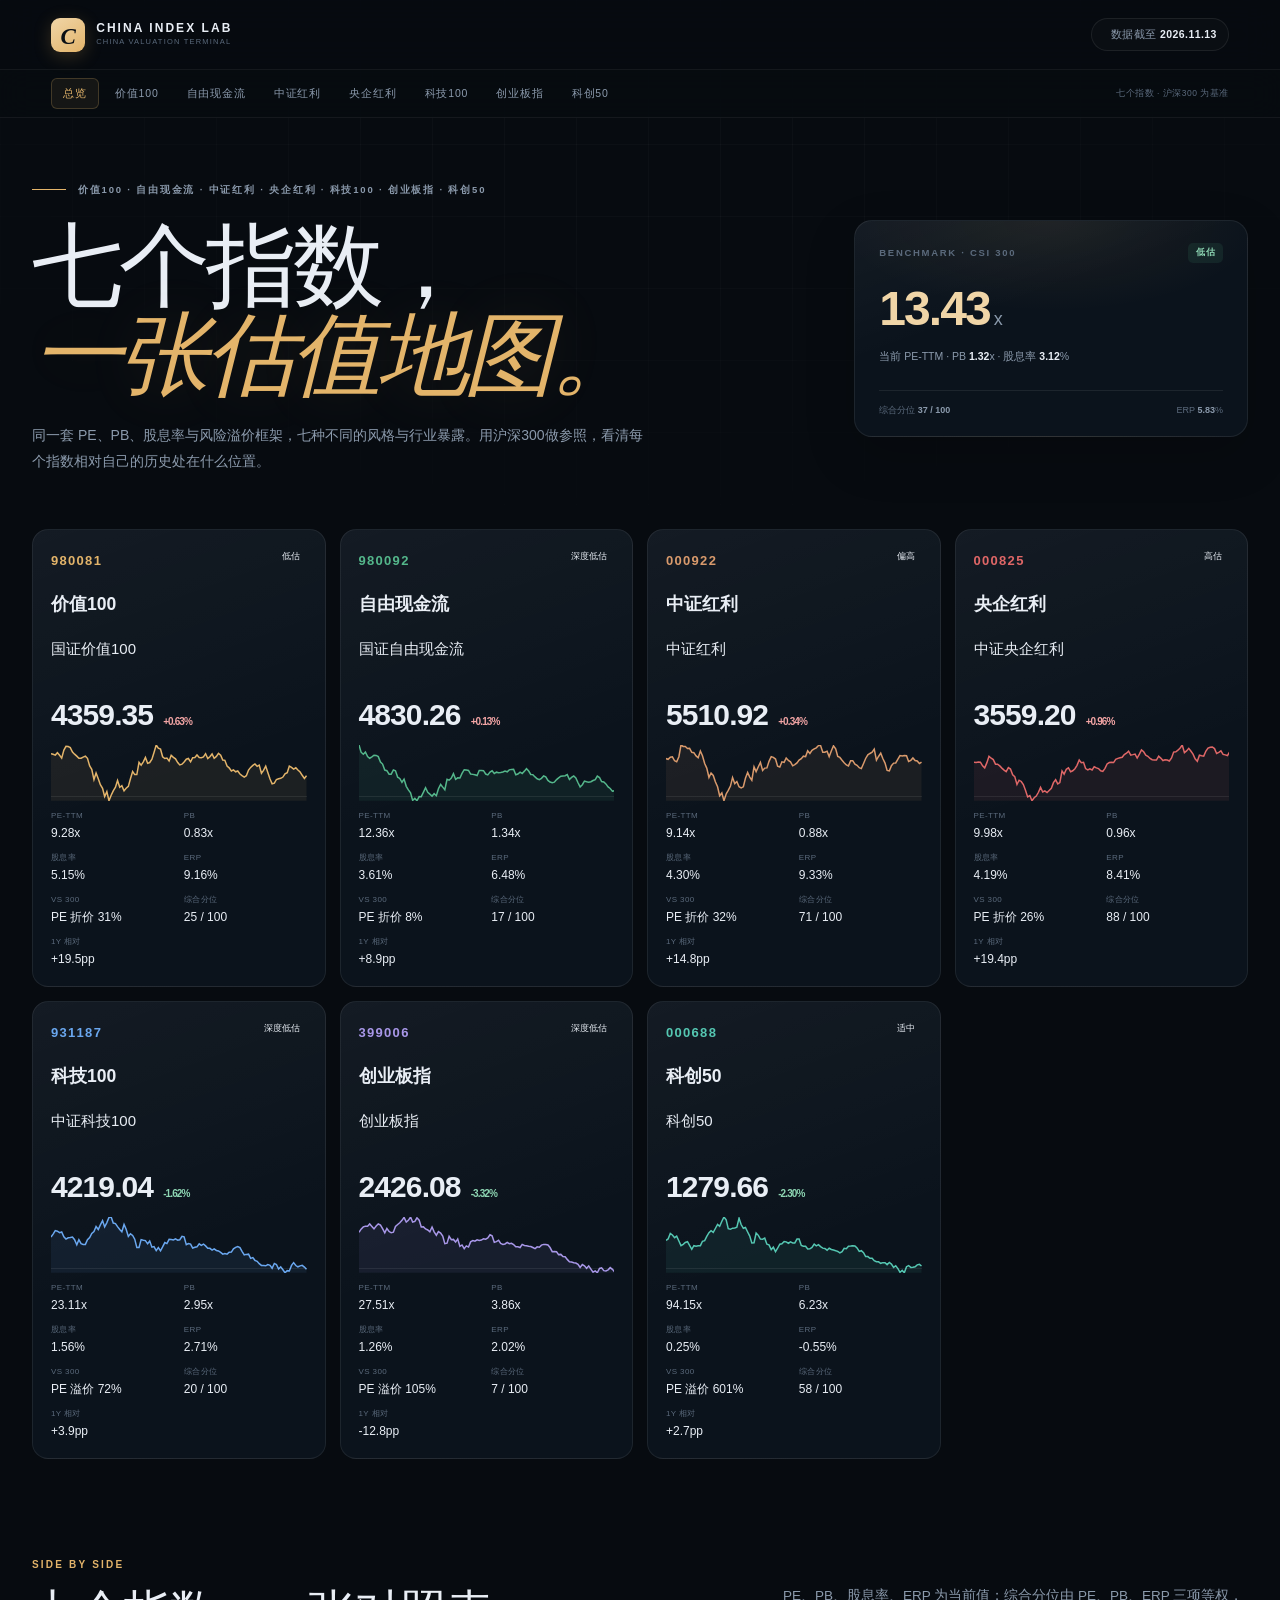
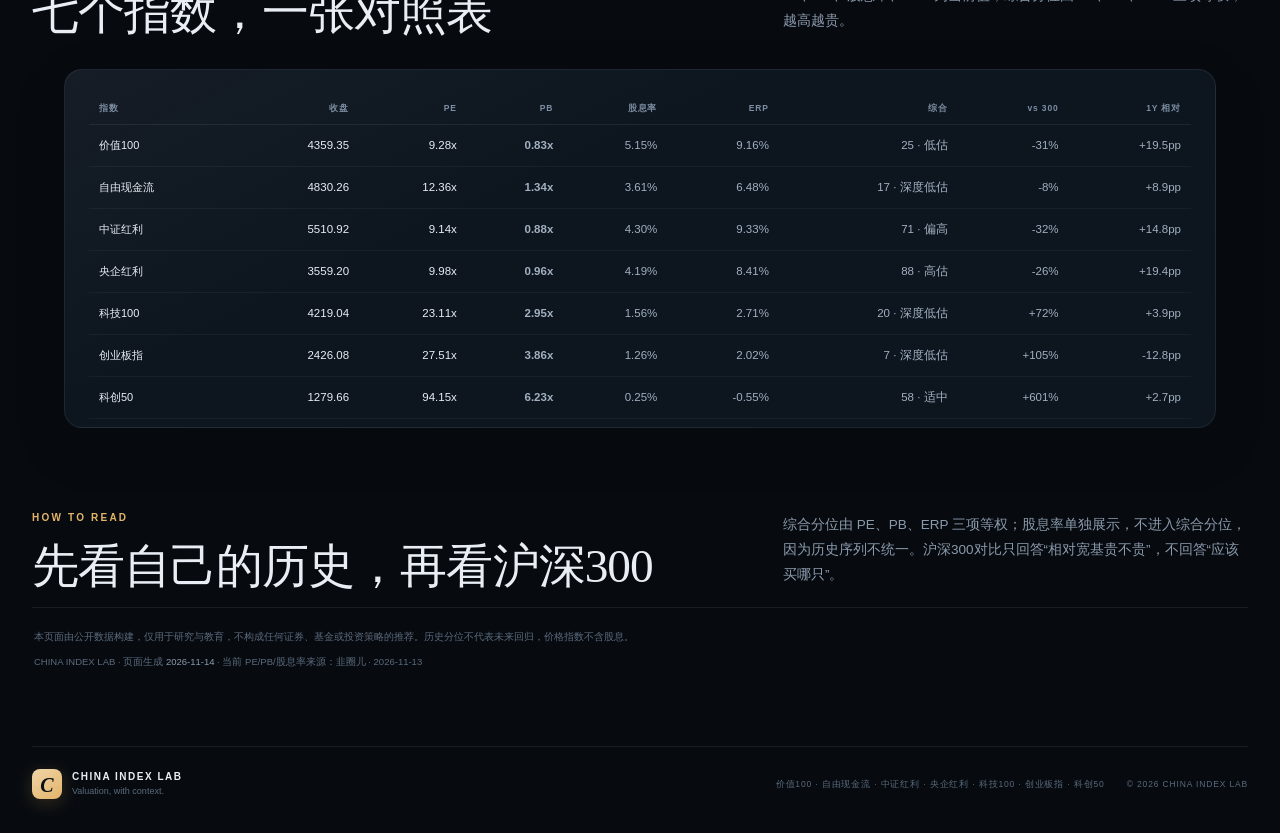
==== site/index.html @ ef5c6a99 "initial upload" ====
<!doctype html>
<html lang="zh-CN">
<head>
  <meta charset="utf-8">
  <meta name="viewport" content="width=device-width, initial-scale=1">
  <meta name="description" content="中国七个风格指数的估值总览：PE、PB、股息率、ERP、历史分位，与沪深300对照。">
  <meta name="theme-color" content="#0b1119">
  <title>七个指数，一张估值地图 · CHINA INDEX LAB</title>
  <link rel="icon" href="favicon.svg" type="image/svg+xml">
  <link rel="stylesheet" href="styles.css">
</head>
<body data-theme="value">
  <div class="page-grid" aria-hidden="true"></div>
  <header class="topbar">
    <a class="brand" href="index.html"><span class="brand-mark">C</span><span class="brand-text"><b>CHINA INDEX LAB</b><small>CHINA VALUATION TERMINAL</small></span></a>
    <div class="status-pill"><span class="dot"></span><span>数据截至 <b id="hubAsOf">—</b></span></div>
  </header>
  <nav class="etf-nav" aria-label="指数切换">
    <a href="index.html" class="is-active">总览</a>
    <a href="value100.html">价值100</a>
    <a href="fcf.html">自由现金流</a>
    <a href="dividend.html">中证红利</a>
    <a href="soe-dividend.html">央企红利</a>
    <a href="tech100.html">科技100</a>
    <a href="chinext.html">创业板指</a>
    <a href="star.html">科创50</a>
    <span class="etf-nav-note">七个指数 · 沪深300 为基准</span>
  </nav>

  <main>
    <section class="hero hub-hero">
      <div class="hero-grid">
        <div>
          <div class="eyebrow"><span class="eyebrow-line"></span>价值100 · 自由现金流 · 中证红利 · 央企红利 · 科技100 · 创业板指 · 科创50</div>
          <h1>七个指数，<br><em>一张估值地图。</em></h1>
          <p class="hero-lede">同一套 PE、PB、股息率与风险溢价框架，七种不同的风格与行业暴露。用沪深300做参照，看清每个指数相对自己的历史处在什么位置。</p>
        </div>
        <div class="card gauge-card hub-bench">
          <div class="gauge-head"><span class="micro">BENCHMARK · CSI 300</span><span class="regime" id="hubBenchRegime">—</span></div>
          <div class="hub-bench-value"><b id="hubBenchPe">—</b><span>x</span></div>
          <p>当前 PE-TTM · PB <b id="hubBenchPb">—</b>x · 股息率 <b id="hubBenchDy">—</b>%</p>
          <div class="hub-bench-foot"><span>综合分位 <b id="hubBenchComp">—</b></span><span>ERP <b id="hubBenchErp">—</b>%</span></div>
        </div>
      </div>
    </section>

    <section class="hub-grid" id="hubGrid" aria-label="七个指数当前快照"></section>

    <section class="section">
      <div class="section-head reveal">
        <div><span class="kicker">SIDE BY SIDE</span><h2>七个指数，一张对照表</h2></div>
        <p>PE、PB、股息率、ERP 为当前值；综合分位由 PE、PB、ERP 三项等权，越高越贵。</p>
      </div>
      <div class="card hub-table reveal">
        <div class="table-wrap">
          <table class="spy-table">
            <thead><tr><th>指数</th><th>收盘</th><th>PE</th><th>PB</th><th>股息率</th><th>ERP</th><th>综合</th><th>vs 300</th><th>1Y 相对</th></tr></thead>
            <tbody id="hubTableBody"></tbody>
          </table>
        </div>
      </div>
    </section>

    <section class="section">
      <div class="section-head reveal">
        <div><span class="kicker">HOW TO READ</span><h2>先看自己的历史，再看沪深300</h2></div>
        <p>综合分位由 PE、PB、ERP 三项等权；股息率单独展示，不进入综合分位，因为历史序列不统一。沪深300对比只回答“相对宽基贵不贵”，不回答“应该买哪只”。</p>
      </div>
      <div class="disclaimer">
        <p>本页面由公开数据构建，仅用于研究与教育，不构成任何证券、基金或投资策略的推荐。历史分位不代表未来回归，价格指数不含股息。</p>
        <p>CHINA INDEX LAB · 页面生成 <b id="hubGenerated">—</b> · 当前 PE/PB/股息率来源：韭圈儿 · 2026-11-13</p>
      </div>
    </section>
  </main>

  <footer class="site-footer">
    <div class="footer-left"><span class="brand-mark small">C</span><span><b>CHINA INDEX LAB</b><small>Valuation, with context.</small></span></div>
    <div class="footer-right"><span>价值100 · 自由现金流 · 中证红利 · 央企红利 · 科技100 · 创业板指 · 科创50</span><span>© 2026 CHINA INDEX LAB</span></div>
  </footer>

  <script src="data/hub.js"></script>
  <script src="hub.js"></script>
</body>
</html>
---- site/styles.css ----
/* =========================================================
   FCF LAB · VFLO Valuation Terminal
   ========================================================= */
:root {
  --bg: #070b10;
  --bg-2: #0a1119;
  --panel: #0d151f;
  --panel-2: #111b27;
  --line: rgba(255, 255, 255, .075);
  --line-strong: rgba(255, 255, 255, .14);
  --text: #e9eef5;
  --muted: #8b9aac;
  --dim: #5b6a7c;
  --gold: #e3b46a;
  --gold-soft: #f0d5a7;
  --teal: #55c7b2;
  --green: #54b78b;
  --red: #e06767;
  --orange: #dd9159;
  --blue: #6aa7ef;
  --violet: #a897e8;
  --display: "Iowan Old Style", "Palatino Linotype", "Songti SC", "STSong", Georgia, serif;
  --sans: "Aptos", "Segoe UI", "PingFang SC", "Microsoft YaHei", sans-serif;
  --num: "Bahnschrift", "DIN Alternate", "Aptos Display", "Segoe UI", sans-serif;
  --max: 1320px;
}

* { box-sizing: border-box; }

html { scroll-behavior: smooth; }

body {
  margin: 0;
  background: var(--bg);
  color: var(--text);
  font-family: var(--sans);
  font-size: 15px;
  line-height: 1.65;
  -webkit-font-smoothing: antialiased;
  overflow-x: hidden;
}

::selection { background: rgba(227, 180, 106, .25); color: #fff; }

a { color: inherit; text-decoration: none; }
button { font: inherit; color: inherit; }

.page-grid {
  position: fixed;
  inset: 0;
  z-index: 0;
  pointer-events: none;
  background-image:
    linear-gradient(rgba(255, 255, 255, .022) 1px, transparent 1px),
    linear-gradient(90deg, rgba(255, 255, 255, .022) 1px, transparent 1px);
  background-size: 72px 72px;
  mask-image: radial-gradient(ellipse 90% 70% at 50% 10%, #000 20%, transparent 80%);
  -webkit-mask-image: radial-gradient(ellipse 90% 70% at 50% 10%, #000 20%, transparent 80%);
}

.ambient {
  position: fixed;
  z-index: 0;
  width: 60vw;
  height: 60vw;
  border-radius: 50%;
  filter: blur(100px);
  pointer-events: none;
  opacity: .5;
}
.ambient-a { top: -28vw; right: -18vw; background: radial-gradient(circle, rgba(201, 150, 76, .13), transparent 65%); }
.ambient-b { top: 38vh; left: -28vw; background: radial-gradient(circle, rgba(58, 130, 135, .11), transparent 65%); }

/* ---------------- themes ---------------- */
body[data-theme="vflo"] { --gold: #e3b46a; --gold-soft: #f0d5a7; }
body[data-theme="iflo"] { --gold: #7fb0df; --gold-soft: #c2dcf2; }
body[data-theme="cowz"] { --gold: #a7c88c; --gold-soft: #dceacb; }
body[data-theme="schd"] { --gold: #d99a6c; --gold-soft: #f0cfb3; }
body[data-theme="qqq"] { --gold: #a897e8; --gold-soft: #d8d0f5; }
body[data-theme="soxx"] { --gold: #e08a6a; --gold-soft: #f3c9b7; }

/* ---------------- ETF page switcher ---------------- */
.etf-nav {
  position: sticky;
  top: 70px;
  z-index: 45;
  display: flex;
  align-items: center;
  gap: 4px;
  height: 48px;
  padding: 0 clamp(20px, 4vw, 52px);
  overflow-x: auto;
  background: rgba(7, 11, 16, .82);
  border-bottom: 1px solid rgba(255, 255, 255, .06);
  backdrop-filter: blur(16px);
}
.etf-nav a {
  flex: 0 0 auto;
  padding: 6px 11px;
  border: 1px solid transparent;
  border-radius: 6px;
  color: var(--muted);
  font-family: var(--num);
  font-size: 10.5px;
  letter-spacing: .08em;
  transition: color .2s, border-color .2s, background .2s;
}
.etf-nav a:hover { color: var(--text); }
.etf-nav a.is-active { color: var(--gold); border-color: rgba(227, 180, 106, .22); background: rgba(227, 180, 106, .07); }
.etf-nav-note { margin-left: auto; color: var(--dim); font-size: 8.5px; letter-spacing: .06em; white-space: nowrap; }

/* ---------------- hub ---------------- */
.hub-hero {
  width: min(var(--max), calc(100% - 64px));
  margin: 0 auto;
  padding: 68px 0 36px;
  display: grid;
  grid-template-columns: minmax(0, 1.3fr) minmax(300px, .7fr);
  gap: 48px;
  align-items: end;
}
.hub-hero h1 {
  margin: 18px 0 18px;
  font-family: var(--display);
  font-size: clamp(52px, 6.5vw, 92px);
  line-height: .98;
  font-weight: 500;
  letter-spacing: -.045em;
}
.hub-hero h1 em { color: var(--gold); font-style: italic; }
.hub-hero p { max-width: 620px; margin: 0; color: var(--muted); font-size: 14px; line-height: 1.9; }
.hub-spy {
  padding: 20px 22px;
  border: 1px solid var(--line);
  border-radius: 14px;
  background: linear-gradient(155deg, rgba(255, 255, 255, .035), transparent 55%), #0b131c;
}
.hub-spy .micro { margin-bottom: 7px; }
.hub-spy b { display: block; font-family: var(--num); font-size: 34px; font-weight: 600; letter-spacing: -.03em; }
.hub-spy p { margin: 5px 0 0; font-size: 10px; line-height: 1.7; }
.hub-spy .mini-row { display: flex; gap: 16px; margin-top: 12px; padding-top: 11px; border-top: 1px solid var(--line); }
.hub-spy .mini-row span { color: var(--dim); font-size: 8px; }
.hub-spy .mini-row b { display: inline; font-size: 12px; color: var(--text); margin-left: 4px; }
.hub-grid { width: min(var(--max), calc(100% - 64px)); margin: 0 auto; display: grid; grid-template-columns: repeat(3, 1fr); gap: 14px; }
.hub-card {
  position: relative;
  display: flex;
  flex-direction: column;
  min-height: 300px;
  padding: 18px 18px 16px;
  overflow: hidden;
  border: 1px solid var(--line);
  border-radius: 16px;
  background: linear-gradient(160deg, rgba(255, 255, 255, .035), transparent 55%), #0b131c;
  transition: transform .25s, border-color .25s;
}
.hub-card:hover { transform: translateY(-3px); border-color: var(--accent, var(--gold)); }
.hub-card .hub-top { display: flex; align-items: flex-start; justify-content: space-between; gap: 10px; }
.hub-ticker { color: var(--accent, var(--gold)); font-family: var(--num); font-size: 13px; font-weight: 700; letter-spacing: .1em; }
.hub-name { margin-top: 5px; color: var(--dim); font-size: 9px; line-height: 1.4; min-height: 26px; }
.hub-price { margin-top: 14px; font-family: var(--num); font-size: 30px; font-weight: 600; letter-spacing: -.03em; }
.hub-price em { margin-left: 7px; font-size: 10px; font-style: normal; }
.hub-price em.up { color: #8ed7b4; }
.hub-price em.down { color: #eaa0a0; }
.hub-spark { width: 100%; height: 48px; margin: 5px 0 3px; }
.hub-spark polyline { fill: none; stroke: var(--accent, var(--gold)); stroke-width: 1.5; vector-effect: non-scaling-stroke; }
.hub-spark path { fill: var(--accent, var(--gold)); opacity: .09; }
.hub-stats { display: grid; grid-template-columns: 1fr 1fr; gap: 7px 10px; margin-top: auto; padding-top: 12px; border-top: 1px solid var(--line); }
.hub-stat span { display: block; color: var(--dim); font-size: 8px; letter-spacing: .05em; }
.hub-stat b { display: block; margin-top: 2px; font-family: var(--num); font-size: 12px; font-weight: 500; }
.hub-regime { display: inline-flex; align-items: center; align-self: flex-start; height: 18px; padding: 0 7px; border-radius: 4px; font-size: 9px; line-height: 1; white-space: nowrap; }
.hub-regime.red { color: #ffb1b1; background: rgba(224, 103, 103, .16); }
.hub-regime.amber { color: #ffd09b; background: rgba(221, 145, 89, .16); }
.hub-regime.neutral { color: #e2e8f0; background: rgba(255, 255, 255, .08); }
.hub-regime.green { color: #9ce6c3; background: rgba(84, 183, 139, .16); }
.hub-table { width: min(var(--max), calc(100% - 64px)); margin: 18px auto 0; }
.hub-table-card { padding: 20px 24px 8px; }
.hub-table-head { display: flex; justify-content: space-between; align-items: flex-end; gap: 20px; margin-bottom: 10px; }
.hub-table-head h3 { margin: 5px 0 0; font-size: 17px; }
.hub-table-head p { margin: 0; color: var(--dim); font-size: 9px; text-align: right; }
.hub-table a { color: var(--text); font-family: var(--num); font-size: 11px; }
.hub-table a:hover { color: var(--gold); }

/* ---------------- top bar ---------------- */
.topbar {
  position: sticky;
  top: 0;
  z-index: 50;
  display: flex;
  align-items: center;
  gap: 28px;
  height: 70px;
  padding: 0 clamp(20px, 4vw, 52px);
  background: rgba(7, 11, 16, .78);
  border-bottom: 1px solid rgba(255, 255, 255, .055);
  backdrop-filter: blur(18px) saturate(140%);
}
.brand { display: flex; align-items: center; gap: 11px; flex: 0 0 auto; }
.brand-mark {
  display: grid;
  place-items: center;
  width: 34px;
  height: 34px;
  border-radius: 9px;
  color: #0a0f15;
  font-family: var(--display);
  font-size: 23px;
  font-style: italic;
  font-weight: 700;
  background: linear-gradient(145deg, var(--gold-soft), var(--gold));
  box-shadow: 0 4px 18px rgba(201, 150, 76, .24);
}
.brand-mark.small { width: 30px; height: 30px; font-size: 20px; border-radius: 8px; }
.brand-copy { display: flex; flex-direction: column; line-height: 1.15; }
.brand-copy b { font-size: 12px; letter-spacing: .18em; font-weight: 700; }
.brand-copy small { font-size: 8.5px; letter-spacing: .14em; color: var(--dim); margin-top: 3px; }

.nav { display: flex; align-items: center; gap: 4px; margin-left: auto; }
.nav a {
  position: relative;
  padding: 8px 11px;
  color: var(--muted);
  font-size: 12.5px;
  letter-spacing: .03em;
  transition: color .2s ease;
}
.nav a::after {
  content: "";
  position: absolute;
  left: 11px;
  right: 11px;
  bottom: 3px;
  height: 1px;
  background: var(--gold);
  transform: scaleX(0);
  transform-origin: left;
  transition: transform .25s ease;
}
.nav a:hover, .nav a.is-active { color: var(--text); }
.nav a:hover::after, .nav a.is-active::after { transform: scaleX(1); }

.status-pill {
  display: flex;
  align-items: center;
  gap: 8px;
  flex: 0 0 auto;
  margin-left: auto;
  padding: 7px 11px;
  border: 1px solid var(--line);
  border-radius: 999px;
  color: var(--muted);
  font-size: 10.5px;
  letter-spacing: .04em;
  background: rgba(255, 255, 255, .02);
}
.status-pill b { color: var(--text); font-weight: 600; }
.pulse {
  width: 6px;
  height: 6px;
  border-radius: 50%;
  background: var(--teal);
  box-shadow: 0 0 0 0 rgba(85, 199, 178, .55);
  animation: pulse 2.4s infinite;
}
@keyframes pulse {
  0% { box-shadow: 0 0 0 0 rgba(85, 199, 178, .45); }
  70% { box-shadow: 0 0 0 7px rgba(85, 199, 178, 0); }
  100% { box-shadow: 0 0 0 0 rgba(85, 199, 178, 0); }
}

/* ---------------- shared ---------------- */
main { position: relative; z-index: 1; }
.section {
  width: min(var(--max), calc(100% - 64px));
  margin: 0 auto;
  padding: 82px 0 0;
}
.card {
  background:
    linear-gradient(155deg, rgba(255, 255, 255, .035), transparent 38%),
    var(--panel);
  border: 1px solid var(--line);
  border-radius: 18px;
  box-shadow: 0 18px 50px rgba(0, 0, 0, .18);
}
.micro {
  display: block;
  color: var(--dim);
  font-size: 9.5px;
  font-weight: 700;
  letter-spacing: .18em;
  text-transform: uppercase;
}
.kicker {
  display: block;
  margin-bottom: 13px;
  color: var(--gold);
  font-size: 10px;
  font-weight: 700;
  letter-spacing: .22em;
}
.section-head {
  display: flex;
  align-items: flex-end;
  justify-content: space-between;
  gap: 48px;
  margin-bottom: 30px;
}
.section-head h2 {
  margin: 0;
  font-family: var(--display);
  font-size: clamp(33px, 3.7vw, 48px);
  font-weight: 500;
  line-height: 1.12;
  letter-spacing: -.02em;
}
.section-head p {
  max-width: 465px;
  margin: 0 0 5px;
  color: var(--muted);
  font-size: 13.5px;
  line-height: 1.85;
}
.micro + h3 { margin: 6px 0 0; font-size: 17px; font-weight: 600; letter-spacing: -.01em; }
.card-head { display: flex; align-items: flex-start; justify-content: space-between; gap: 18px; }

.reveal { opacity: 1; transform: translateY(16px); transition: transform .7s cubic-bezier(.2, .7, .2, 1); }
.reveal.in { transform: none; }

.badge {
  display: inline-flex;
  align-items: center;
  padding: 5px 9px;
  border-radius: 6px;
  border: 1px solid var(--line);
  color: var(--muted);
  background: rgba(255, 255, 255, .03);
  font-size: 10px;
  font-weight: 700;
  letter-spacing: .06em;
  white-space: nowrap;
}
.badge-red { color: #f3a5a5; border-color: rgba(224, 103, 103, .25); background: rgba(224, 103, 103, .1); }
.badge-amber { color: #f1c892; border-color: rgba(221, 145, 89, .26); background: rgba(221, 145, 89, .1); }
.badge-teal { color: #8de0cf; border-color: rgba(85, 199, 178, .24); background: rgba(85, 199, 178, .1); }
.badge-green { color: #8ed7b4; border-color: rgba(84, 183, 139, .24); background: rgba(84, 183, 139, .1); }
.badge-blue { color: #a7c9f4; border-color: rgba(106, 167, 239, .25); background: rgba(106, 167, 239, .1); }

/* ---------------- hero ---------------- */
.hero {
  width: min(var(--max), calc(100% - 64px));
  margin: 0 auto;
  min-height: 660px;
  padding: 74px 0 64px;
  display: grid;
  grid-template-columns: minmax(0, 1.32fr) minmax(320px, .68fr);
  align-items: center;
  gap: 64px;
}
.eyebrow {
  display: flex;
  align-items: center;
  gap: 12px;
  color: var(--muted);
  font-size: 9.5px;
  letter-spacing: .19em;
  font-weight: 600;
}
.eyebrow-line { width: 34px; height: 1px; background: var(--gold); display: inline-block; }
.hero h1 {
  margin: 24px 0 22px;
  font-family: var(--display);
  font-size: clamp(58px, 7.1vw, 104px);
  font-weight: 500;
  line-height: .98;
  letter-spacing: -.045em;
}
.hero h1 em {
  color: var(--gold);
  font-style: italic;
  letter-spacing: -.05em;
  text-shadow: 0 0 60px rgba(227, 180, 106, .12);
}
.lede {
  max-width: 620px;
  margin: 0;
  color: var(--muted);
  font-size: 14.5px;
  line-height: 1.95;
}
.hero-price-row {
  display: flex;
  align-items: flex-end;
  gap: 32px;
  flex-wrap: wrap;
  margin-top: 38px;
}
.hero-price { display: flex; align-items: baseline; gap: 7px; }
.hero-price .cur { color: var(--dim); font-size: 24px; font-family: var(--num); }
.hero-price b { font-family: var(--num); font-size: 46px; font-weight: 600; line-height: 1; letter-spacing: -.02em; }
.chg { margin-left: 8px; font-family: var(--num); font-size: 13px; font-weight: 600; padding: 4px 7px; border-radius: 5px; }
.chg.up { color: #8ed7b4; background: rgba(84, 183, 139, .1); }
.chg.down { color: #f3a5a5; background: rgba(224, 103, 103, .1); }
.hero-facts { display: flex; gap: 20px; flex-wrap: wrap; padding-bottom: 5px; color: var(--dim); font-size: 10.5px; letter-spacing: .04em; }
.hero-facts b { color: var(--muted); font-weight: 600; }

.range-block { max-width: 520px; margin-top: 34px; }
.range-label { display: flex; justify-content: space-between; align-items: baseline; margin-bottom: 9px; color: var(--dim); font-size: 9.5px; letter-spacing: .14em; }
.range-label b { color: var(--muted); font-family: var(--num); font-size: 11px; font-weight: 500; letter-spacing: .02em; }
.range-track { position: relative; height: 3px; border-radius: 99px; background: rgba(255, 255, 255, .09); }
.range-fill { position: absolute; left: 0; top: 0; bottom: 0; width: 0; border-radius: inherit; background: linear-gradient(90deg, rgba(84, 183, 139, .55), var(--gold)); }
.range-dot { position: absolute; top: 50%; left: 0; width: 9px; height: 9px; border-radius: 50%; background: #f4f7fb; border: 2px solid var(--bg); box-shadow: 0 0 0 1px rgba(255, 255, 255, .35); transform: translate(-50%, -50%); }

.hero-gauge {
  position: relative;
  padding: 24px 26px 21px;
  overflow: hidden;
  background:
    radial-gradient(ellipse 90% 70% at 50% 0%, rgba(227, 180, 106, .09), transparent 60%),
    linear-gradient(160deg, rgba(255, 255, 255, .04), transparent 40%),
    #0b131c;
}
.hero-gauge::before {
  content: "";
  position: absolute;
  inset: 0;
  background: linear-gradient(90deg, transparent, rgba(255, 255, 255, .025), transparent);
  pointer-events: none;
}
.gauge-top { display: flex; align-items: center; justify-content: space-between; gap: 10px; }
.gauge { width: 100%; height: auto; margin: 9px 0 -4px; overflow: visible; }
.gauge-ticks line { stroke: rgba(255, 255, 255, .14); stroke-width: 1; }
.gauge-end { fill: var(--dim); font-family: var(--sans); font-size: 9px; letter-spacing: .12em; }
.needle { transform-origin: 160px 156px; transform: rotate(-90deg); transition: transform 1.25s cubic-bezier(.16, 1, .3, 1); }
.gauge-reading { display: flex; flex-direction: column; align-items: flex-start; gap: 5px; margin-top: -33px; padding: 0 8px; }
.gauge-score { display: flex; align-items: baseline; gap: 5px; }
.gauge-score b { font-family: var(--num); font-size: 46px; line-height: 1; font-weight: 600; letter-spacing: -.04em; color: var(--gold-soft); }
.gauge-score span { color: var(--dim); font-family: var(--num); font-size: 11px; }
.gauge-reading p { max-width: 100%; margin: 2px 0 0; color: var(--muted); font-size: 10.5px; line-height: 1.65; text-align: left; }
.gauge-scale { display: flex; justify-content: space-between; border-top: 1px solid var(--line); margin-top: 16px; padding-top: 11px; color: var(--dim); font-size: 8.5px; letter-spacing: .06em; }

/* ---------------- ticker strip ---------------- */
.ticker-strip {
  width: min(var(--max), calc(100% - 64px));
  margin: 0 auto;
  display: grid;
  grid-template-columns: repeat(6, 1fr);
  border-top: 1px solid var(--line);
  border-bottom: 1px solid var(--line);
}
.tick { display: flex; flex-direction: column; gap: 4px; padding: 16px 18px 17px; border-right: 1px solid var(--line); }
.tick:last-child { border-right: 0; }
.tick span { color: var(--dim); font-size: 8.5px; font-weight: 700; letter-spacing: .15em; }
.tick b { font-family: var(--num); font-size: 17px; font-weight: 600; line-height: 1.2; letter-spacing: -.01em; }
.tick em { color: var(--muted); font-style: normal; font-size: 9.5px; letter-spacing: .03em; }
.tick .tone-red { color: #eaa0a0; }
.tick .tone-teal { color: #82d7c6; }
.tick .tone-blue { color: #9dc1ee; }
.tick-note b { font-family: var(--sans); font-size: 10.5px; color: var(--muted); letter-spacing: .02em; font-weight: 500; }
.tick-note em { color: var(--dim); }

/* ---------------- overview ---------------- */
.overview-grid { display: grid; grid-template-columns: minmax(0, 1.08fr) minmax(0, .92fr); gap: 18px; }
.compass-card { padding: 24px 26px 20px; }
.compass-legend { display: flex; align-items: center; gap: 8px; color: var(--dim); font-size: 9px; letter-spacing: .1em; }
.compass-legend i { width: 64px; height: 4px; border-radius: 99px; background: linear-gradient(90deg, #2e7d6b, #56b99a, #d0b361, #dc8d54, #d65b5b); }
.compass-list { margin-top: 20px; }
.compass-row {
  display: grid;
  grid-template-columns: 122px minmax(0, 1fr) 61px;
  align-items: center;
  gap: 15px;
  padding: 13px 0;
  border-top: 1px solid rgba(255, 255, 255, .05);
}
.compass-row:first-child { border-top: 0; }
.cr-label { display: flex; align-items: baseline; gap: 8px; }
.cr-label b { font-size: 12px; font-weight: 600; letter-spacing: .01em; }
.cr-label span { color: var(--dim); font-family: var(--num); font-size: 10.5px; }
.cr-track {
  position: relative;
  height: 9px;
  border-radius: 99px;
  background: linear-gradient(90deg, #2c7563 0%, #4eae8e 25%, #c8ae63 50%, #d78a54 75%, #cf5a5a 100%);
  opacity: .88;
}
.cr-track::before {
  content: "";
  position: absolute;
  inset: -1px;
  border-radius: inherit;
  box-shadow: inset 0 0 0 1px rgba(255, 255, 255, .12);
}
.cr-track .cr-tick { position: absolute; top: 12px; width: 1px; height: 4px; background: rgba(255, 255, 255, .14); }
.cr-marker {
  position: absolute;
  top: 50%;
  width: 13px;
  height: 13px;
  border-radius: 50%;
  background: #f7f9fc;
  border: 2px solid #101821;
  transform: translate(-50%, -50%);
  box-shadow: 0 0 0 1px rgba(255, 255, 255, .42), 0 2px 7px rgba(0, 0, 0, .5);
  transition: left 1s cubic-bezier(.16, 1, .3, 1);
}
.cr-value { display: flex; flex-direction: column; align-items: flex-end; line-height: 1.25; }
.cr-value b { font-family: var(--num); font-size: 16px; font-weight: 600; }
.cr-value small { color: var(--dim); font-family: var(--num); font-size: 8px; }
.cr-value em { color: var(--dim); font-style: normal; font-size: 8.5px; letter-spacing: .04em; margin-top: 2px; }
.compass-foot { display: flex; justify-content: space-between; gap: 16px; margin-top: 13px; padding-top: 14px; border-top: 1px solid var(--line); color: var(--dim); font-size: 9.5px; }
.compass-foot span:last-child { color: var(--muted); text-align: right; }

.insight-stack { display: grid; grid-template-columns: 1fr 1fr; gap: 12px; }
.insight-card {
  position: relative;
  display: flex;
  flex-direction: column;
  min-height: 154px;
  padding: 17px 18px 16px;
  border-radius: 14px;
  border: 1px solid var(--line);
  background: linear-gradient(155deg, rgba(255, 255, 255, .03), transparent 50%), #0c141d;
  overflow: hidden;
}
.insight-card::after { content: ""; position: absolute; left: 0; top: 0; bottom: 0; width: 2px; background: var(--accent, var(--gold)); opacity: .8; }
.insight-tag { color: var(--accent, var(--gold)); font-size: 8.5px; font-weight: 700; letter-spacing: .15em; }
.insight-card h4 { margin: 9px 0 7px; font-size: 13px; font-weight: 600; line-height: 1.5; letter-spacing: -.01em; }
.insight-card p { margin: 0; color: var(--muted); font-size: 11px; line-height: 1.75; }
.insight-card.amber { --accent: var(--gold); }
.insight-card.red { --accent: var(--red); }
.insight-card.teal { --accent: var(--teal); }
.insight-card.blue { --accent: var(--blue); }
.insight-card.green { --accent: var(--green); }

/* ---------------- metric cards ---------------- */
.metrics-section { padding-top: 22px; }
.metric-grid { display: grid; grid-template-columns: repeat(6, minmax(0, 1fr)); gap: 10px; }
.metric-card {
  position: relative;
  min-height: 166px;
  padding: 17px 17px 14px;
  overflow: hidden;
  border: 1px solid var(--line);
  border-radius: 14px;
  background: linear-gradient(160deg, rgba(255, 255, 255, .032), transparent 55%), #0b131c;
  cursor: pointer;
  transition: border-color .25s ease, transform .25s ease, background .25s ease;
}
.metric-card:hover { border-color: rgba(227, 180, 106, .24); transform: translateY(-2px); background-color: #0e1823; }
.mc-top { display: flex; align-items: center; justify-content: space-between; gap: 8px; }
.mc-label { color: var(--dim); font-size: 8.5px; font-weight: 700; letter-spacing: .15em; }
.mc-dot { width: 5px; height: 5px; border-radius: 50%; background: var(--accent, var(--gold)); box-shadow: 0 0 9px var(--accent, var(--gold)); }
.mc-value { margin-top: 13px; font-family: var(--num); font-size: 30px; font-weight: 600; line-height: 1; letter-spacing: -.03em; }
.mc-value small { margin-left: 2px; color: var(--muted); font-size: 13px; font-weight: 500; letter-spacing: 0; }
.mc-sub { margin-top: 7px; color: var(--muted); font-size: 9.5px; }
.mc-sub b { color: var(--text); font-weight: 600; }
.mc-spark { position: absolute; left: 12px; right: 12px; bottom: 24px; width: calc(100% - 24px); height: 32px; opacity: .7; }
.mc-spark polyline { fill: none; stroke: var(--accent, var(--gold)); stroke-width: 1.4; vector-effect: non-scaling-stroke; }
.mc-spark path { fill: var(--accent, var(--gold)); opacity: .07; }
.mc-foot { position: absolute; left: 17px; right: 17px; bottom: 11px; display: flex; justify-content: space-between; color: var(--dim); font-size: 8.5px; letter-spacing: .04em; }
.mc-foot b { color: var(--muted); font-family: var(--num); font-weight: 500; }
.mc-foot b.up { color: #8ed7b4; }
.mc-foot b.down { color: #eaa0a0; }

/* ---------------- chart cards ---------------- */
.zone-legend {
  display: flex;
  align-items: center;
  gap: 18px;
  flex-wrap: wrap;
  margin: -8px 0 18px;
  padding: 11px 14px;
  border: 1px solid var(--line);
  border-radius: 9px;
  background: rgba(255, 255, 255, .018);
}
.zone-legend span { display: inline-flex; align-items: center; gap: 6px; color: var(--muted); font-size: 9.5px; letter-spacing: .03em; }
.zone-legend b { color: var(--dim); font-family: var(--num); font-size: 8.5px; font-weight: 500; }
.zone-legend em { margin-left: auto; color: var(--dim); font-size: 9px; font-style: normal; letter-spacing: .02em; }
.zone-dot { display: inline-block; width: 8px; height: 8px; border-radius: 2px; }
.zone-dot.z0 { background: #2f7b68; }
.zone-dot.z1 { background: #55b596; }
.zone-dot.z2 { background: #c6ab5f; }
.zone-dot.z3 { background: #d88b54; }
.zone-dot.z4 { background: #d35b5b; }
.chart-grid { display: grid; grid-template-columns: 1fr 1fr; gap: 18px; }
.chart-card { position: relative; padding: 22px 24px 17px; min-width: 0; }
.chart-card-wide { padding-bottom: 18px; }
.chart-head { display: flex; align-items: flex-start; justify-content: space-between; gap: 18px; margin-bottom: 10px; }
.chart-title h3 { margin: 6px 0 0; font-size: 18px; font-weight: 600; letter-spacing: -.015em; }
.chart-title h3 small { margin-left: 6px; color: var(--dim); font-size: 10.5px; font-weight: 400; letter-spacing: .02em; }
.chart-read { display: flex; flex-direction: column; align-items: flex-end; gap: 5px; padding-top: 2px; }
.chart-read b { font-family: var(--num); font-size: 24px; font-weight: 600; line-height: 1; letter-spacing: -.02em; }
.chart-read .pill { font-size: 9px; }
.pill { display: inline-flex; align-items: center; padding: 3px 7px; border-radius: 5px; border: 1px solid var(--line); color: var(--muted); background: rgba(255, 255, 255, .025); font-size: 9px; font-weight: 600; letter-spacing: .04em; }
.pill.badge-red { color: #f0a0a0; border-color: rgba(224, 103, 103, .23); background: rgba(224, 103, 103, .08); }
.pill.tone-teal { color: #87dbc9; border-color: rgba(85, 199, 178, .2); background: rgba(85, 199, 178, .07); }
.band-legend { display: flex; align-items: center; gap: 9px; margin: 6px 0 3px; color: var(--dim); font-size: 8.5px; letter-spacing: .05em; }
.band-gradient { flex: 1; height: 4px; border-radius: 99px; background: linear-gradient(90deg, #2f7b68, #55b596, #c6ab5f, #d88b54, #d35b5b); opacity: .7; }
.band-gradient.reverse { background: linear-gradient(90deg, #d35b5b, #d88b54, #c6ab5f, #55b596, #2f7b68); }
.line-legend { display: flex; align-items: center; gap: 16px; flex-wrap: wrap; margin: 6px 0 0; color: var(--dim); font-size: 8.5px; letter-spacing: .04em; }
.line-legend span { display: inline-flex; align-items: center; gap: 5px; }
.swatch { display: inline-block; width: 12px; height: 2px; border-radius: 2px; background: var(--muted); }
.swatch.gold { background: var(--gold); }
.swatch.teal { background: var(--teal); }
.swatch.red { background: var(--red); }
.swatch.blue { background: var(--blue); }
.swatch.dim { background: rgba(255, 255, 255, .35); }
.chart-wrap { position: relative; width: 100%; min-width: 0; }
.chart-mid { height: 292px; margin-top: 3px; }
.chart-price { height: 300px; margin-top: 8px; }
.chart-dd { height: 105px; }
.chart-erp { height: 322px; margin-top: 3px; }
.chart-season { height: auto; margin-top: 3px; }
.season-bars { display: flex; align-items: stretch; gap: 5px; height: 300px; padding: 8px 2px 0; overflow-x: auto; }
.season-col { display: flex; flex: 1 0 42px; flex-direction: column; align-items: center; min-width: 42px; }
.season-track { position: relative; width: 100%; flex: 1; margin-bottom: 7px; border-radius: 3px; background: rgba(255, 255, 255, .018); }
.season-track::after { content: ""; position: absolute; left: 0; right: 0; top: 50%; border-top: 1px dashed rgba(255, 255, 255, .16); }
.season-bar { position: absolute; left: 17%; right: 17%; border-radius: 3px; }
.season-bar.pos { background: linear-gradient(180deg, rgba(84, 183, 139, .9), rgba(84, 183, 139, .42)); }
.season-bar.neg { background: linear-gradient(0deg, rgba(224, 103, 103, .85), rgba(224, 103, 103, .35)); }
.season-month { color: var(--dim); font-family: var(--num); font-size: 8.5px; }
.season-val { margin-top: 2px; color: var(--muted); font-family: var(--num); font-size: 8px; }
.season-val.pos { color: #8ed7b4; }
.season-val.neg { color: #eaa0a0; }
.season-col.empty .season-track { opacity: .4; }
.season-strip { display: grid; grid-template-columns: repeat(4, 1fr); gap: 1px; margin-top: 6px; border-top: 1px solid var(--line); }
.season-stat { padding: 12px 14px 2px; border-right: 1px solid var(--line); }
.season-stat:first-child { padding-left: 2px; }
.season-stat:last-child { border-right: 0; }
.season-stat span { display: block; color: var(--dim); font-size: 8.5px; letter-spacing: .07em; }
.season-stat b { display: block; margin-top: 3px; font-family: var(--num); font-size: 16px; font-weight: 600; }
.season-stat em { display: block; margin-top: 2px; color: var(--muted); font-size: 8.5px; font-style: normal; line-height: 1.5; }
.chart-sub-label { display: flex; justify-content: space-between; margin: 6px 2px 1px; color: var(--dim); font-size: 8px; letter-spacing: .13em; }
.chart-foot { display: flex; justify-content: space-between; gap: 18px; margin-top: 10px; padding-top: 11px; border-top: 1px solid var(--line); color: var(--dim); font-size: 9px; line-height: 1.5; }
.chart-foot span:first-child { color: var(--muted); }

.range-tabs { display: flex; gap: 2px; width: fit-content; margin: 0 0 4px auto; padding: 3px; border: 1px solid var(--line); border-radius: 7px; background: rgba(0, 0, 0, .14); }
.range-tabs button { padding: 4px 9px; border: 0; border-radius: 4px; background: transparent; color: var(--dim); font-size: 9px; letter-spacing: .04em; cursor: pointer; transition: background .2s, color .2s; }
.range-tabs button:hover { color: var(--text); }
.range-tabs button.is-active { background: rgba(255, 255, 255, .08); color: var(--text); }

.mini-stats { display: grid; grid-template-columns: repeat(4, 1fr); gap: 1px; margin-top: 14px; border-top: 1px solid var(--line); padding-top: 2px; }
.mini-stat { padding: 11px 12px 3px; border-right: 1px solid var(--line); }
.mini-stat:first-child { padding-left: 2px; }
.mini-stat:last-child { border-right: 0; }
.mini-stat span { display: block; color: var(--dim); font-size: 8.5px; letter-spacing: .08em; }
.mini-stat b { display: block; margin-top: 3px; font-family: var(--num); font-size: 15px; font-weight: 600; }
.mini-stat b.up { color: #8ed7b4; }
.mini-stat b.down { color: #eaa0a0; }
.mini-stat em { font-style: normal; font-size: 10px; color: var(--muted); margin-left: 4px; }

/* ---------------- heatmap ---------------- */
.compare-list { margin-top: 16px; }
.compare-row {
  display: grid;
  grid-template-columns: 74px minmax(0, 1fr) 68px;
  align-items: center;
  gap: 10px;
  padding: 12px 0;
  border-top: 1px solid var(--line);
}
.compare-row:first-child { border-top: 0; }
.compare-name { color: var(--muted); font-size: 10px; letter-spacing: .03em; }
.compare-values { display: flex; align-items: baseline; gap: 8px; flex-wrap: wrap; }
.compare-values b { font-family: var(--num); font-size: 18px; font-weight: 600; letter-spacing: -.02em; }
.compare-values span { color: var(--dim); font-family: var(--num); font-size: 10px; }
.compare-values span b { color: var(--muted); font-size: 13px; }
.compare-delta { justify-self: end; font-family: var(--num); font-size: 12px; font-weight: 600; }
.compare-delta.neg { color: #8ed7b4; }
.compare-delta.pos { color: #eaa0a0; }
.compare-delta.neutral { color: var(--muted); }
.spy-compare-card .chart-foot { margin-top: 6px; }
.spy-table-card { margin-top: 18px; padding: 22px 24px 10px; }
.spy-table-card .card-head { align-items: flex-end; }
.spy-table-card .card-head p { max-width: 380px; margin: 0; color: var(--dim); font-size: 10px; text-align: right; }
.spy-table td:nth-child(2), .spy-table td:nth-child(3) { color: var(--text); }
.spy-table td:nth-child(4) { font-weight: 600; }
.spy-table .diff-good { color: #8ed7b4; }
.spy-table .diff-bad { color: #eaa0a0; }
.heatmap-card { margin-top: 18px; padding: 22px 24px 17px; }
.heatmap-card .card-head { align-items: flex-end; }
.heatmap-card .card-head p { max-width: 360px; margin: 0; color: var(--dim); font-size: 10px; text-align: right; }
.heatmap-scroll { overflow-x: auto; margin-top: 18px; padding-bottom: 2px; }
.heatmap {
  display: grid;
  grid-template-columns: 122px repeat(var(--cols, 12), minmax(43px, 1fr));
  gap: 4px;
  min-width: 760px;
}
.hm-corner, .hm-col {
  padding: 4px 5px 7px;
  color: var(--dim);
  font-family: var(--num);
  font-size: 8.5px;
  letter-spacing: .04em;
  text-align: center;
}
.hm-col.now { color: var(--gold); }
.hm-row-label { display: flex; align-items: center; gap: 7px; padding: 0 8px 0 0; color: var(--muted); font-size: 10.5px; white-space: nowrap; }
.hm-row-label b { color: var(--text); font-family: var(--num); font-size: 10px; font-weight: 500; }
.hm-row-label.comp { color: var(--text); font-weight: 600; }
.hm-cell {
  display: grid;
  place-items: center;
  height: 34px;
  border-radius: 5px;
  color: rgba(255, 255, 255, .72);
  font-family: var(--num);
  font-size: 9px;
  border: 1px solid rgba(255, 255, 255, .035);
  transition: transform .18s ease, border-color .18s ease;
}
.hm-cell:hover { transform: scale(1.06); border-color: rgba(255, 255, 255, .3); z-index: 1; }
.hm-cell.empty { color: var(--dim); background: rgba(255, 255, 255, .02); }
.hm-cell.comp { height: 37px; font-weight: 600; color: #fff; }
.heatmap-foot { display: flex; justify-content: space-between; gap: 18px; margin-top: 13px; color: var(--dim); font-size: 8.5px; }

/* ---------------- risk strip ---------------- */
.risk-strip { display: grid; grid-template-columns: repeat(4, 1fr); gap: 1px; margin-top: 6px; border-top: 1px solid var(--line); }
.risk-stat { padding: 12px 14px 2px; border-right: 1px solid var(--line); }
.risk-stat:first-child { padding-left: 2px; }
.risk-stat:last-child { border-right: 0; }
.risk-stat span { display: block; color: var(--dim); font-size: 8.5px; letter-spacing: .07em; }
.risk-stat b { display: block; margin-top: 4px; font-family: var(--num); font-size: 16px; font-weight: 600; }
.risk-stat em { color: var(--muted); font-size: 9px; font-style: normal; }

/* ---------------- table ---------------- */
.table-card { padding: 22px 24px 10px; }
.table-toolbar { display: flex; align-items: flex-end; justify-content: space-between; gap: 20px; margin-bottom: 15px; }
.table-toolbar h3 { margin: 6px 0 0; font-size: 17px; font-weight: 600; }
.table-actions { display: flex; gap: 8px; }
.ghost-btn { padding: 7px 10px; border: 1px solid var(--line); border-radius: 6px; color: var(--muted); font-size: 9px; letter-spacing: .03em; transition: border-color .2s, color .2s; }
.ghost-btn:hover { border-color: rgba(227, 180, 106, .35); color: var(--gold-soft); }
.table-scroll { overflow-x: auto; }
table { width: 100%; border-collapse: collapse; min-width: 760px; }
th { padding: 9px 10px; color: #7d8ea2; font-size: 8.5px; font-weight: 600; letter-spacing: .1em; text-align: right; border-bottom: 1px solid var(--line); white-space: nowrap; }
th:first-child { text-align: left; }
td { padding: 11px 10px; border-bottom: 1px solid rgba(255, 255, 255, .045); color: #a2b0c0; font-family: var(--num); font-size: 11.5px; text-align: right; white-space: nowrap; }
td:first-child { text-align: left; color: var(--text); }
td .state { display: inline-flex; padding: 3px 7px; border-radius: 4px; font-family: var(--sans); font-size: 9px; letter-spacing: .04em; }
.state.red { color: #f0a0a0; background: rgba(224, 103, 103, .09); }
.state.amber { color: #f0c58f; background: rgba(221, 145, 89, .09); }
.state.neutral { color: #d6dde6; background: rgba(255, 255, 255, .055); }
.state.green { color: #8ed7b4; background: rgba(84, 183, 139, .09); }
tbody tr:hover td { background: rgba(255, 255, 255, .018); }

/* ---------------- method ---------------- */
.method-grid { display: grid; grid-template-columns: 1fr 1fr; gap: 18px; }
.method-card { padding: 24px 26px 22px; }
.formula-list { margin: 20px 0 0; }
.formula-list > div { display: grid; grid-template-columns: 128px 1fr; gap: 16px; padding: 13px 0; border-top: 1px solid var(--line); }
.formula-list > div:first-child { border-top: 0; padding-top: 0; }
.formula-list dt { color: var(--text); font-size: 11.5px; font-weight: 600; }
.formula-list dd { margin: 0; }
.formula-list code { display: inline-block; color: var(--gold-soft); font-family: var(--num); font-size: 10.5px; background: rgba(227, 180, 106, .07); border: 1px solid rgba(227, 180, 106, .12); border-radius: 4px; padding: 3px 6px; }
.formula-list p { margin: 7px 0 0; color: var(--dim); font-size: 10px; line-height: 1.65; }
.tag-model { display: inline-block; margin-left: 5px; padding: 1px 4px; border: 1px solid rgba(106, 167, 239, .25); border-radius: 3px; color: #9dc1ee; font-size: 7.5px; letter-spacing: .06em; vertical-align: 2px; }
.source-list { list-style: none; margin: 20px 0 0; padding: 0; }
.source-list li { display: flex; align-items: center; gap: 9px; padding: 8px 0; border-top: 1px solid var(--line); font-size: 10.5px; }
.source-list li:first-child { border-top: 0; }
.source-list .s-index { color: var(--gold); font-family: var(--num); font-size: 9px; }
.source-list a { color: #9aa9bb; transition: color .2s; }
.source-list a:hover { color: var(--gold-soft); }
.source-list .s-ext { margin-left: auto; color: var(--dim); font-size: 9px; }
.model-warning { display: flex; gap: 10px; margin-top: 16px; padding: 12px 13px; border: 1px solid rgba(221, 145, 89, .17); border-radius: 8px; background: rgba(221, 145, 89, .045); }
.warn-icon { display: grid; place-items: center; flex: 0 0 17px; width: 17px; height: 17px; border-radius: 50%; border: 1px solid rgba(221, 145, 89, .4); color: var(--orange); font-family: var(--num); font-size: 10px; }
.model-warning p { margin: 0; color: var(--muted); font-size: 9.5px; line-height: 1.7; }
.model-warning b { color: var(--orange); font-weight: 600; }
.audit-note { margin: 10px 0 0; color: var(--dim); font-size: 8.5px; line-height: 1.7; }

.ops-card { display: grid; grid-template-columns: 1fr .95fr; gap: 34px; align-items: center; margin-top: 18px; padding: 24px 26px; }
.ops-copy h3 { margin: 7px 0 6px; font-family: var(--display); font-size: 25px; font-weight: 500; }
.ops-copy p { max-width: 500px; margin: 0; color: var(--muted); font-size: 10.5px; line-height: 1.75; }
.ops-copy code { color: var(--gold-soft); font-family: var(--num); font-size: 10px; }
.ops-card pre { margin: 0; padding: 15px 17px; border: 1px solid var(--line); border-radius: 9px; background: #080d13; overflow-x: auto; }
.ops-card pre code { color: #b9c7d7; font-family: "Cascadia Code", "Consolas", monospace; font-size: 10px; line-height: 1.8; }
.ops-card .c { color: #5f7083; }

.disclaimer { margin-top: 28px; padding: 20px 2px 0; border-top: 1px solid var(--line); }
.disclaimer p { margin: 0 0 8px; color: var(--dim); font-size: 9.5px; line-height: 1.8; }
.disclaimer b { color: var(--muted); font-family: var(--num); font-weight: 500; }

/* ---------------- footer ---------------- */
.site-footer {
  position: relative;
  z-index: 1;
  width: min(var(--max), calc(100% - 64px));
  margin: 76px auto 0;
  padding: 22px 0 34px;
  display: flex;
  align-items: center;
  justify-content: space-between;
  gap: 20px;
  border-top: 1px solid var(--line);
}
.footer-left { display: flex; align-items: center; gap: 10px; }
.footer-left > span:last-child { display: flex; flex-direction: column; line-height: 1.25; }
.footer-left b { font-size: 10px; letter-spacing: .15em; }
.footer-left small { color: var(--dim); font-size: 9px; margin-top: 2px; }
.footer-right { display: flex; gap: 22px; color: var(--dim); font-size: 8.5px; letter-spacing: .1em; }

/* ---------------- scrollbars ---------------- */
::-webkit-scrollbar { width: 8px; height: 8px; }
::-webkit-scrollbar-track { background: transparent; }
::-webkit-scrollbar-thumb { background: #253140; border-radius: 99px; }
::-webkit-scrollbar-thumb:hover { background: #344356; }

/* ---------------- responsive ---------------- */
@media (max-width: 1180px) {
  .hero { grid-template-columns: minmax(0, 1.15fr) minmax(300px, .85fr); gap: 36px; }
  .nav { gap: 0; }
  .nav a { padding: 8px; font-size: 11.5px; }
  .metric-grid { grid-template-columns: repeat(3, 1fr); }
  .ticker-strip { grid-template-columns: repeat(3, 1fr); }
  .tick:nth-child(3) { border-right: 0; }
  .tick:nth-child(-n+3) { border-bottom: 1px solid var(--line); }
  .tick:nth-child(4) { border-left: 0; }
}

@media (max-width: 960px) {
  .section, .hero, .ticker-strip, .site-footer, .hub-hero, .hub-grid, .hub-table { width: calc(100% - 40px); }
  .hub-hero { grid-template-columns: 1fr; gap: 24px; padding-top: 52px; }
  .hub-grid { grid-template-columns: repeat(2, 1fr); }
  .etf-nav { padding: 0 20px; }
  .etf-nav-note { display: none; }
  .hero { grid-template-columns: 1fr; min-height: 0; padding: 56px 0 42px; gap: 36px; }
  .hero-gauge { max-width: 480px; }
  .overview-grid, .chart-grid, .method-grid { grid-template-columns: 1fr; }
  .insight-stack { grid-template-columns: 1fr 1fr; }
  .section-head { align-items: flex-start; flex-direction: column; gap: 12px; }
  .section-head p { max-width: 620px; }
  .chart-price { height: 270px; }
  .ticker-strip { grid-template-columns: repeat(2, 1fr); }
  .tick:nth-child(3) { border-right: 1px solid var(--line); }
  .tick:nth-child(2n) { border-right: 0; }
  .tick:nth-child(-n+4) { border-bottom: 1px solid var(--line); }
  .ops-card { grid-template-columns: 1fr; gap: 18px; }
  .nav { display: none; }
  .status-pill { margin-left: auto; }
}

@media (max-width: 700px) {
  body { font-size: 14px; }
  .topbar { height: 62px; padding: 0 18px; }
  .etf-nav { top: 62px; height: 44px; padding: 0 16px; gap: 2px; }
  .etf-nav a { padding: 5px 8px; font-size: 9.5px; }
  .hub-hero, .hub-grid, .hub-table { width: calc(100% - 32px); }
  .hub-hero { padding-top: 38px; }
  .hub-hero h1 { font-size: clamp(44px, 13vw, 62px); }
  .hub-grid { grid-template-columns: 1fr; }
  .hub-card { min-height: 270px; }
  .hub-table-card { padding: 17px 14px 8px; }
  .hub-table-head { flex-direction: column; align-items: flex-start; gap: 8px; }
  .hub-table-head p { text-align: left; }
  .brand-copy small { display: none; }
  .status-pill { padding: 6px 9px; font-size: 9px; }
  .section, .hero, .ticker-strip, .site-footer { width: calc(100% - 32px); }
  .section { padding-top: 62px; }
  .hero { padding-top: 44px; }
  .hero h1 { font-size: clamp(48px, 14vw, 68px); }
  .lede { font-size: 12.5px; }
  .hero-price b { font-size: 40px; }
  .hero-facts { gap: 12px; font-size: 9.5px; }
  .range-block { margin-top: 26px; }
  .hero-gauge { padding: 20px 18px 17px; }
  .gauge-score b { font-size: 41px; }
  .ticker-strip { grid-template-columns: 1fr 1fr; }
  .tick { padding: 12px 13px 13px; }
  .tick b { font-size: 14px; }
  .tick-note { display: none; }
  .metric-grid { grid-template-columns: 1fr 1fr; }
  .metric-card { min-height: 152px; }
  .mc-value { font-size: 26px; }
  .insight-stack { grid-template-columns: 1fr; }
  .insight-card { min-height: 0; }
  .compass-card { padding: 19px 16px 16px; }
  .compass-row { grid-template-columns: 96px minmax(0, 1fr) 49px; gap: 10px; }
  .cr-label { flex-direction: column; gap: 1px; }
  .cr-value b { font-size: 14px; }
  .compass-foot { flex-direction: column; gap: 4px; }
  .compass-foot span:last-child { text-align: left; }
  .chart-card { padding: 18px 15px 14px; }
  .chart-card-wide { padding-bottom: 14px; }
  .chart-head { gap: 10px; }
  .chart-read b { font-size: 20px; }
  .chart-title h3 { font-size: 16px; }
  .chart-mid { height: 255px; }
  .chart-erp { height: 280px; }
  .chart-price { height: 240px; }
  .range-tabs { position: static; align-self: flex-end; margin: 0 0 2px auto; width: fit-content; }
  .chart-card-wide .chart-head { margin-bottom: 8px; }
  .mini-stats, .risk-strip, .season-strip { grid-template-columns: 1fr 1fr; }
  .season-stat:nth-child(2) { border-right: 0; }
  .season-stat:nth-child(3), .season-stat:nth-child(4) { border-top: 1px solid var(--line); }
  .season-stat:nth-child(3) { padding-left: 2px; }
  .season-bars { height: 240px; }
  .mini-stat:nth-child(2), .risk-stat:nth-child(2) { border-right: 0; }
  .mini-stat:nth-child(3), .mini-stat:nth-child(4), .risk-stat:nth-child(3), .risk-stat:nth-child(4) { border-top: 1px solid var(--line); }
  .mini-stat:nth-child(3) { padding-left: 2px; }
  .heatmap-card, .table-card { padding: 19px 15px 13px; }
  .heatmap-card .card-head { flex-direction: column; gap: 8px; }
  .heatmap-card .card-head p { text-align: left; }
  .heatmap-foot { flex-direction: column; gap: 4px; }
  .table-toolbar { flex-direction: column; align-items: flex-start; gap: 12px; }
  .compare-row { grid-template-columns: 64px minmax(0, 1fr) 58px; gap: 7px; }
  .compare-values b { font-size: 16px; }
  .compare-values span { font-size: 9px; }
  .compare-values span b { font-size: 11px; }
  .compare-delta { font-size: 10px; }
  .spy-table-card { padding: 19px 15px 10px; }
  .spy-table-card .card-head { flex-direction: column; gap: 8px; }
  .spy-table-card .card-head p { text-align: left; }
  .method-card { padding: 20px 18px 18px; }
  .formula-list > div { grid-template-columns: 1fr; gap: 6px; }
  .ops-card { padding: 20px 18px; }
  .site-footer { flex-direction: column; align-items: flex-start; margin-top: 56px; }
  .footer-right { width: 100%; justify-content: space-between; }
}

@media (prefers-reduced-motion: reduce) {
  html { scroll-behavior: auto; }
  *, *::before, *::after { animation-duration: .001ms !important; animation-iteration-count: 1 !important; transition-duration: .001ms !important; }
  .reveal { transform: none; }
}

/* ================= China index additions ================= */
body[data-theme="value"] { --gold: #e3b46a; --gold-soft: #f0d5a7; }
body[data-theme="fcf"] { --gold: #54b78b; --gold-soft: #a9e0c4; }
body[data-theme="dividend"] { --gold: #d99a6c; --gold-soft: #f0cfb3; }
body[data-theme="soe"] { --gold: #e06767; --gold-soft: #f3b0b0; }
body[data-theme="tech"] { --gold: #6aa7ef; --gold-soft: #c2dcf2; }
body[data-theme="chinext"] { --gold: #a897e8; --gold-soft: #d8d0f5; }
body[data-theme="star"] { --gold: #55c7b2; --gold-soft: #a9e7da; }
body[data-theme="benchmark"] { --gold: #8b9bb0; --gold-soft: #cdd6e2; }

.hero { display: block; min-height: 0; padding: 64px 0 54px; }
.hero-grid { display: grid; grid-template-columns: minmax(0, 1.32fr) minmax(330px, .68fr); align-items: center; gap: 58px; }
.hero-lede { max-width: 660px; margin: 0; color: var(--muted); font-size: 14px; line-height: 1.95; }
.hero-price { margin-top: 30px; }
.hero-price b { font-size: 48px; }
.change-chip { margin-left: 7px; padding: 4px 7px; border-radius: 5px; font-family: var(--num); font-size: 12px; font-weight: 600; background: rgba(255,255,255,.04); color: var(--muted); }
.change-chip.up { color: #f3a5a5; background: rgba(224,103,103,.1); }
.change-chip.down { color: #8ed7b4; background: rgba(84,183,139,.1); }
.hero-meta { display: flex; gap: 22px; flex-wrap: wrap; margin-top: 18px; color: var(--dim); font-size: 9.5px; letter-spacing: .04em; }
.hero-meta b { color: var(--muted); font-family: var(--num); font-weight: 500; }
.range-row { max-width: 520px; margin-top: 30px; }
.range-row .range-track { margin-top: 9px; }
.gauge-card { padding: 22px 24px 18px; overflow: hidden; background: radial-gradient(ellipse 90% 70% at 50% 0%, rgba(227,180,106,.08), transparent 60%), linear-gradient(160deg, rgba(255,255,255,.035), transparent 40%), #0b131c; }
.gauge-head { display: flex; align-items: center; justify-content: space-between; gap: 10px; }
#gauge { display: block; width: 100%; height: 230px; margin-top: 2px; }
.gauge-card .gauge-score { margin-top: -28px; padding-left: 8px; }
.gauge-card .gauge-score b { font-family: var(--num); font-size: 46px; line-height: 1; font-weight: 600; letter-spacing: -.04em; color: var(--gold-soft); }
.gauge-card .gauge-score span { color: var(--dim); font-family: var(--num); font-size: 11px; margin-left: 4px; }
.gauge-note { min-height: 38px; margin: 9px 0 0; color: var(--muted); font-size: 10.5px; line-height: 1.7; }
.gauge-scale { display: flex; justify-content: space-between; border-top: 1px solid var(--line); margin-top: 12px; padding-top: 10px; color: var(--dim); font-size: 8.5px; }
.regime { display: inline-flex; align-items: center; height: 20px; padding: 0 8px; border-radius: 5px; font-size: 9px; font-weight: 700; letter-spacing: .05em; white-space: nowrap; }
.regime.expensive { color: #f3a5a5; background: rgba(224,103,103,.12); }
.regime.rich { color: #f1c892; background: rgba(221,145,89,.11); }
.regime.fair { color: #d8d2a6; background: rgba(216,210,166,.09); }
.regime.cheap, .regime.deep-cheap { color: #8ed7b4; background: rgba(84,183,139,.1); }

.chart-tall { height: 360px; margin-top: 3px; }
.insight-card h3 { margin: 9px 0 7px; font-size: 13px; font-weight: 600; line-height: 1.5; letter-spacing: -.01em; }
.insight-card p { margin: 0; color: var(--muted); font-size: 11px; line-height: 1.75; }
.mc-spark.empty { opacity: 0; }
.compare-card { padding: 22px 24px 17px; }
.compare-list { margin-top: 10px; }
.compare-row { grid-template-columns: 84px minmax(0, 1fr) 80px; }
.compare-values b { font-size: 17px; }
.compare-delta { font-size: 12px; }

.income-grid { display: grid; grid-template-columns: 1fr 1fr; gap: 18px; }
.income-card { padding: 22px 24px 17px; }
.yield-big { display: flex; align-items: baseline; gap: 4px; margin-top: 22px; }
.yield-big b { font-family: var(--num); font-size: 58px; font-weight: 600; line-height: 1; letter-spacing: -.04em; color: var(--gold-soft); }
.yield-big span { color: var(--muted); font-family: var(--num); font-size: 20px; }
.percentile-bar { margin-top: 22px; }
.pb-track { display: block; position: relative; height: 7px; border-radius: 99px; background: linear-gradient(90deg, rgba(84,183,139,.3), rgba(216,193,107,.25) 50%, rgba(224,103,103,.3)); overflow: hidden; }
.pb-track i { display: block; height: 100%; border-radius: inherit; background: var(--gold); box-shadow: 0 0 18px rgba(227,180,106,.25); }
.pb-labels { display: flex; justify-content: space-between; margin-top: 8px; color: var(--dim); font-size: 8.5px; }
.pb-labels b { color: var(--muted); font-family: var(--num); }
.income-note { margin: 18px 0 0; color: var(--muted); font-size: 10px; line-height: 1.75; }
.yield-compare { margin-top: 24px; display: grid; gap: 16px; }
.yield-compare > div { display: grid; grid-template-columns: 1fr auto; align-items: baseline; gap: 4px 12px; }
.yield-compare span { color: var(--muted); font-size: 10px; }
.yield-compare b { font-family: var(--num); font-size: 23px; font-weight: 600; }
.yield-compare i { grid-column: 1 / -1; display: block; height: 4px; margin-top: 4px; border-radius: 99px; background: rgba(255,255,255,.06); overflow: hidden; position: relative; }
.yield-compare i::after { content: ""; position: absolute; left: 0; top: 0; bottom: 0; width: var(--w, 0%); background: var(--gold); border-radius: inherit; }
.yield-compare #dyBenchBar { width: 0; background: var(--blue); }
.risk-strip { display: grid; grid-template-columns: repeat(3, 1fr); gap: 1px; margin-top: 20px; border-top: 1px solid var(--line); }
.risk-stat { padding: 11px 12px 2px; border-right: 1px solid var(--line); }
.risk-stat:last-child { border-right: 0; }
.risk-stat span { display: block; color: var(--dim); font-size: 8.5px; }
.risk-stat b { display: block; margin-top: 3px; font-family: var(--num); font-size: 16px; font-weight: 600; }

.log-card { padding: 22px 24px 10px; }
.table-wrap { overflow-x: auto; }
.log-table { width: 100%; border-collapse: collapse; margin-top: 14px; font-size: 10px; }
.log-table th { padding: 9px 10px; border-bottom: 1px solid rgba(255,255,255,.1); color: var(--dim); font-size: 8px; font-weight: 600; letter-spacing: .08em; text-align: left; white-space: nowrap; }
.log-table td { padding: 10px; border-bottom: 1px solid var(--line); color: var(--muted); font-family: var(--num); white-space: nowrap; }
.log-table td:first-child { color: var(--text); }
.log-table tr:last-child td { border-bottom: 0; }
.log-table .regime { height: 18px; font-size: 8px; }
.text-link { color: var(--gold-soft); font-size: 9px; border-bottom: 1px solid rgba(227,180,106,.28); padding-bottom: 2px; }
.source-list { display: grid; gap: 1px; margin-top: 14px; }
.source-list a { display: block; padding: 9px 0; border-top: 1px solid var(--line); color: #9aa9bb; font-size: 10px; }
.source-list a:first-child { border-top: 0; }
.source-list a:hover { color: var(--gold-soft); }
.method-note { margin-top: 12px; color: var(--muted); font-size: 9px; line-height: 1.7; }
.method-note p { margin: 0 0 5px; }
.formula-list { margin: 10px 0 0; }
.formula-list > div { padding: 8px 0; border-top: 1px solid var(--line); }
.formula-list > div:first-child { border-top: 0; }
.formula-list dt { color: var(--text); font-size: 10px; font-weight: 600; }
.formula-list dd { margin: 4px 0 0; color: var(--muted); font-size: 9.5px; line-height: 1.65; }
.formula-list code { color: var(--gold-soft); font-family: var(--num); font-size: 9px; }
.formula-list p { margin: 3px 0 0; color: var(--dim); }
.methodology .model-warning { margin-top: 14px; }
.methodology .audit-note { margin-top: 10px; }
.etf-nav a.is-active { color: var(--gold); border-color: rgba(227,180,106,.22); background: rgba(227,180,106,.07); }

@media (max-width: 1180px) {
  .hero-grid { gap: 32px; grid-template-columns: minmax(0, 1.2fr) minmax(300px, .8fr); }
}
@media (max-width: 960px) {
  .hero-grid { grid-template-columns: 1fr; }
  .gauge-card { max-width: 560px; }
  .income-grid { grid-template-columns: 1fr; }
}
@media (max-width: 700px) {
  .hero { padding-top: 38px; }
  .hero-price b { font-size: 38px; }
  .hero-meta { gap: 12px; }
  .chart-tall { height: 300px; }
  .risk-strip { grid-template-columns: 1fr 1fr; }
  .risk-stat:nth-child(2) { border-right: 0; }
  .risk-stat:nth-child(3) { border-top: 1px solid var(--line); }
}

/* hub */
.hub-grid { grid-template-columns: repeat(4, 1fr); }
.hub-bench { min-height: 0; }
.hub-bench-value { display: flex; align-items: baseline; gap: 4px; margin-top: 22px; }
.hub-bench-value b { font-family: var(--num); font-size: 48px; font-weight: 600; line-height: 1; letter-spacing: -.04em; color: var(--gold-soft); }
.hub-bench-value span { color: var(--muted); font-family: var(--num); font-size: 18px; }
.hub-bench p { margin: 14px 0 0; color: var(--muted); font-size: 10.5px; line-height: 1.7; }
.hub-bench p b { color: var(--text); font-family: var(--num); font-weight: 600; }
.hub-bench-foot { display: flex; justify-content: space-between; gap: 10px; margin-top: 24px; padding-top: 12px; border-top: 1px solid var(--line); color: var(--dim); font-size: 9px; }
.hub-bench-foot b { color: var(--muted); font-family: var(--num); }
.hub-table { padding: 22px 24px 8px; }
.hub-table .spy-table th, .hub-table .spy-table td { white-space: nowrap; }
.hub-table .spy-table td:first-child { color: var(--text); }

@media (max-width: 1180px) { .hub-grid { grid-template-columns: repeat(3, 1fr); } }
@media (max-width: 960px) { .hub-grid { grid-template-columns: repeat(2, 1fr); } }
@media (max-width: 700px) { .hub-grid { grid-template-columns: 1fr; } }

.brand-text { display: flex; flex-direction: column; justify-content: center; gap: 3px; line-height: 1.1; }
.brand-text b { font-size: 12px; font-weight: 700; letter-spacing: .17em; color: var(--text); white-space: nowrap; }
.brand-text small { color: var(--dim); font-size: 7.5px; letter-spacing: .16em; white-space: nowrap; }

.hub-price em.up { color: #f3a5a5; }
.hub-price em.down { color: #8ed7b4; }

.hub-price em { display: inline-block; margin-left: 10px; font-size: 10px; font-style: normal; }

.pill.tone-red { color: #f3a5a5; border-color: rgba(224,103,103,.22); background: rgba(224,103,103,.08); }
.pill.tone-green { color: #8ed7b4; border-color: rgba(84,183,139,.22); background: rgba(84,183,139,.08); }
.pill.tone-blue { color: #a7c9f4; border-color: rgba(106,167,239,.22); background: rgba(106,167,239,.08); }
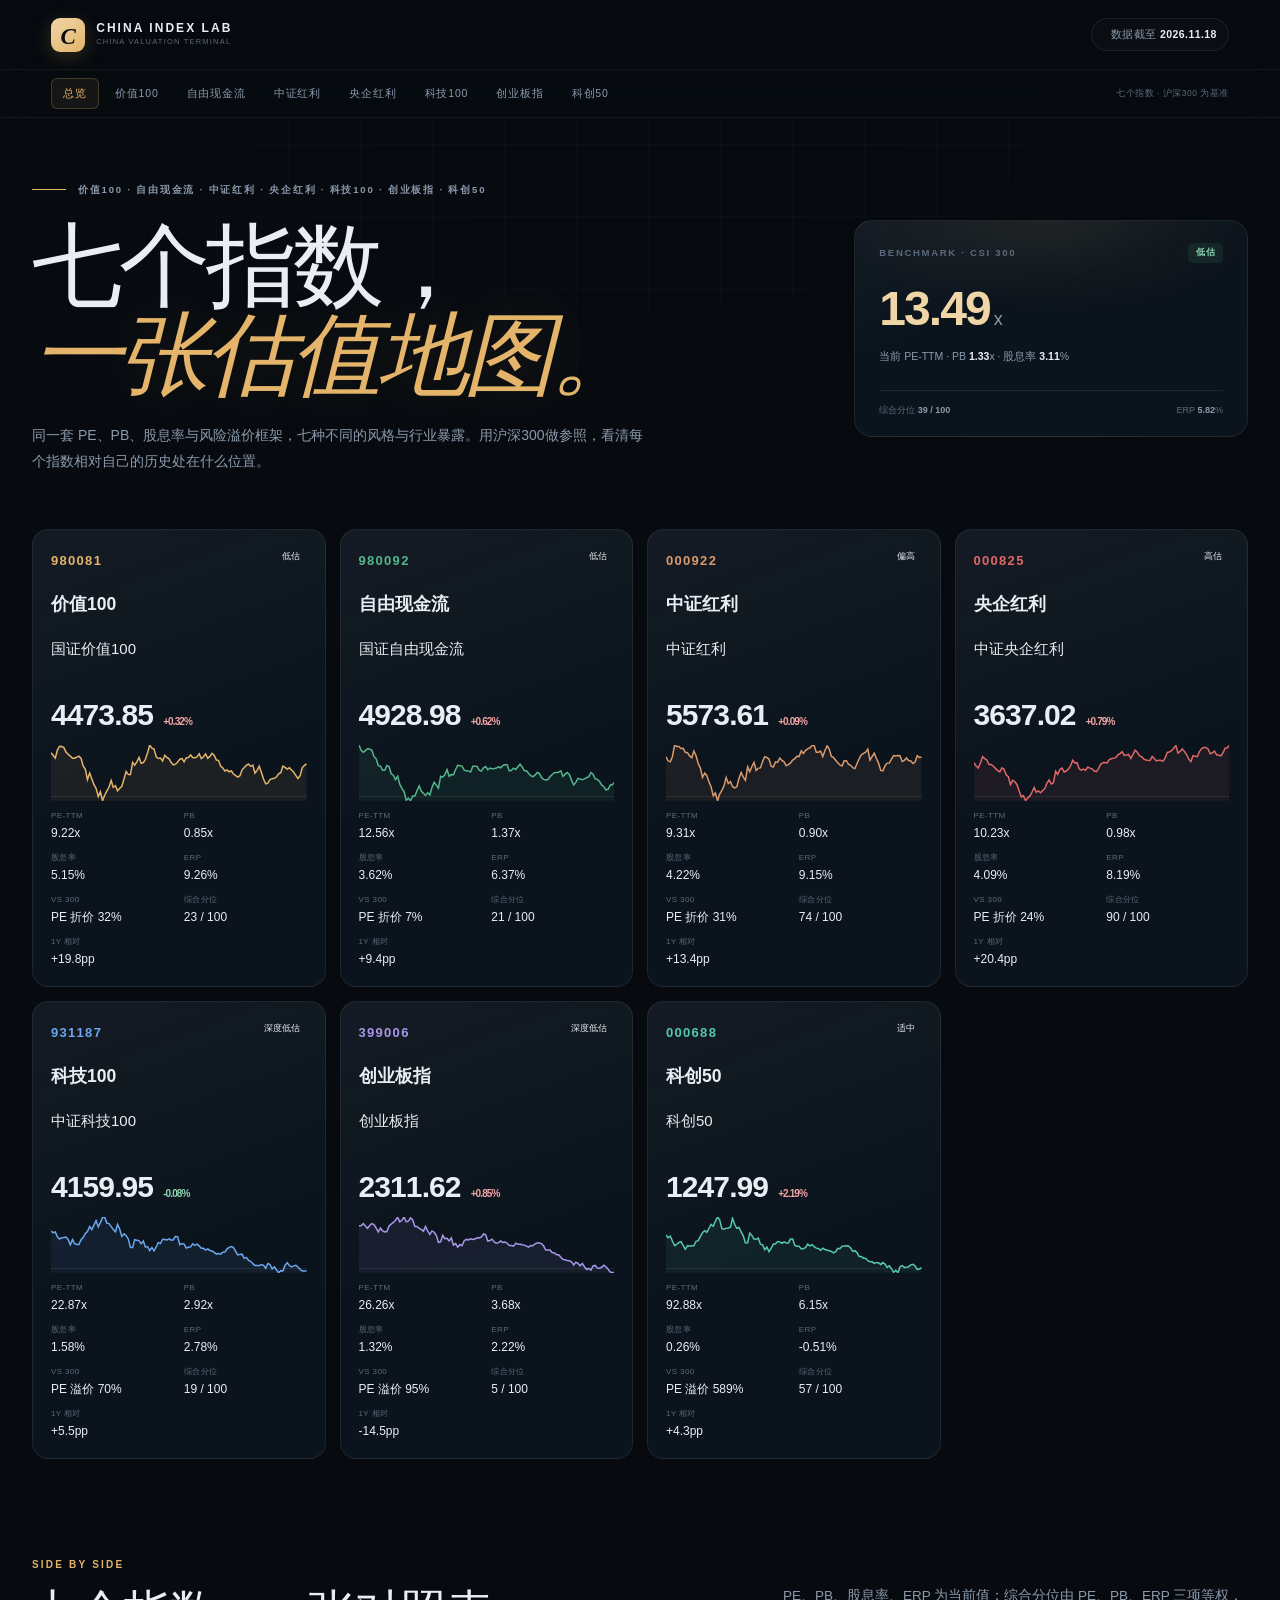
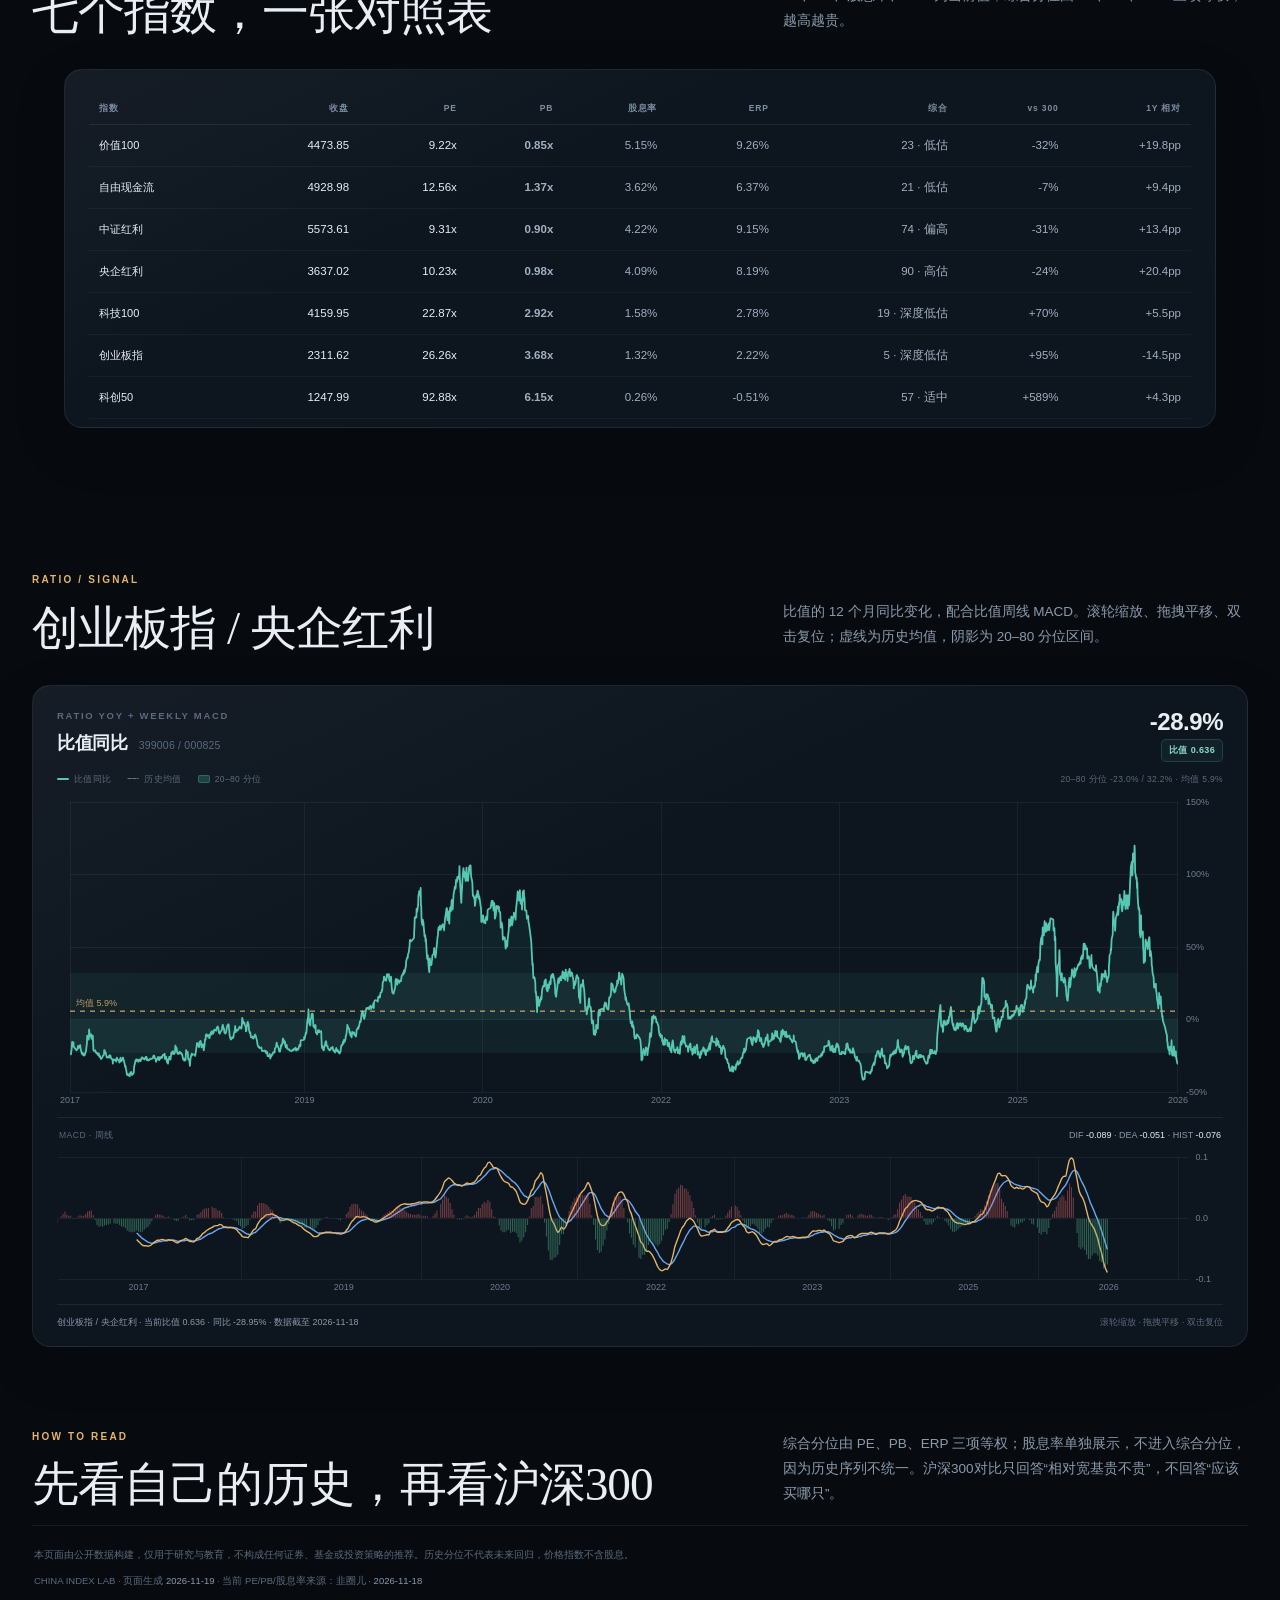
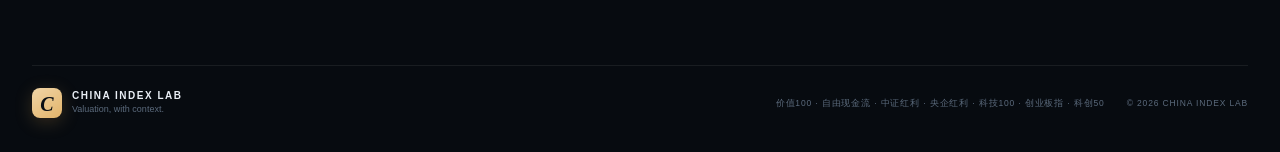
==== commit 37441675: "new" ====
--- a/site/index.html
+++ b/site/index.html
@@ -61,6 +61,29 @@
       </div>
     </section>
 
+    <section class="section ratio-section" id="ratio">
+      <div class="section-head reveal">
+        <div><span class="kicker">RATIO / SIGNAL</span><h2>创业板指 / 央企红利</h2></div>
+        <p>比值的 12 个月同比变化，配合比值周线 MACD。滚轮缩放、拖拽平移、双击复位；虚线为历史均值，阴影为 20–80 分位区间。</p>
+      </div>
+      <div class="card chart-card ratio-card reveal">
+        <div class="chart-head">
+          <div class="chart-title"><span class="micro">RATIO YOY + WEEKLY MACD</span><h3>比值同比 <small>399006 / 000825</small></h3></div>
+          <div class="chart-read"><b id="ratioRead">—</b><span class="pill tone-teal" id="ratioPill">同比</span></div>
+        </div>
+        <div class="line-legend">
+          <span><i class="swatch teal"></i>比值同比</span>
+          <span><i class="swatch dim"></i>历史均值</span>
+          <span><i class="swatch band"></i>20–80 分位</span>
+          <span id="ratioRangeText">—</span>
+        </div>
+        <div class="chart-wrap ratio-chart"><canvas id="ratioChart"></canvas></div>
+        <div class="macd-head"><span>MACD · 周线</span><span>DIF <b id="macdDif">—</b> · DEA <b id="macdDea">—</b> · HIST <b id="macdHist">—</b></span></div>
+        <div class="chart-wrap macd-chart"><canvas id="macdChart"></canvas></div>
+        <div class="chart-foot"><span id="ratioFoot">—</span><span>滚轮缩放 · 拖拽平移 · 双击复位</span></div>
+      </div>
+    </section>
+
     <section class="section">
       <div class="section-head reveal">
         <div><span class="kicker">HOW TO READ</span><h2>先看自己的历史，再看沪深300</h2></div>
@@ -68,7 +91,7 @@
       </div>
       <div class="disclaimer">
         <p>本页面由公开数据构建，仅用于研究与教育，不构成任何证券、基金或投资策略的推荐。历史分位不代表未来回归，价格指数不含股息。</p>
-        <p>CHINA INDEX LAB · 页面生成 <b id="hubGenerated">—</b> · 当前 PE/PB/股息率来源：韭圈儿 · 2026-11-13</p>
+        <p>CHINA INDEX LAB · 页面生成 <b id="hubGenerated">—</b> · 当前 PE/PB/股息率来源：韭圈儿 · <b id="hubDataDate">—</b></p>
       </div>
     </section>
   </main>
@@ -78,6 +101,7 @@
     <div class="footer-right"><span>价值100 · 自由现金流 · 中证红利 · 央企红利 · 科技100 · 创业板指 · 科创50</span><span>© 2026 CHINA INDEX LAB</span></div>
   </footer>
 
+  <script src="assets/chart.umd.min.js"></script>
   <script src="data/hub.js"></script>
   <script src="hub.js"></script>
 </body>
--- a/site/styles.css
+++ b/site/styles.css
@@ -1069,3 +1069,22 @@
 .pill.tone-red { color: #f3a5a5; border-color: rgba(224,103,103,.22); background: rgba(224,103,103,.08); }
 .pill.tone-green { color: #8ed7b4; border-color: rgba(84,183,139,.22); background: rgba(84,183,139,.08); }
 .pill.tone-blue { color: #a7c9f4; border-color: rgba(106,167,239,.22); background: rgba(106,167,239,.08); }
+
+/* ratio YoY + weekly MACD */
+.ratio-section { margin-top: 62px; }
+.ratio-card { padding: 22px 24px 16px; }
+.ratio-chart { height: 320px; margin-top: 3px; }
+.macd-head { display: flex; justify-content: space-between; align-items: baseline; gap: 12px; margin-top: 8px; padding: 10px 2px 4px; border-top: 1px solid var(--line); color: var(--dim); font-size: 8.5px; letter-spacing: .06em; }
+.macd-head span:last-child { color: var(--muted); font-family: var(--num); font-size: 9px; letter-spacing: 0; }
+.macd-head b { color: var(--text); font-weight: 500; }
+.macd-chart { height: 150px; }
+.swatch.band { height: 8px; width: 12px; border-radius: 2px; background: rgba(85,199,178,.22); border: 1px solid rgba(85,199,178,.28); }
+.swatch.dim { background: transparent; border-top: 1px dashed rgba(255,255,255,.4); height: 1px; }
+.ratio-card .line-legend { margin-bottom: 2px; }
+.ratio-card .line-legend span:last-child { margin-left: auto; color: var(--dim); font-family: var(--num); }
+.ratio-card .chart-foot { margin-top: 8px; }
+@media (max-width: 700px) {
+  .ratio-chart { height: 260px; }
+  .macd-chart { height: 130px; }
+  .ratio-card .line-legend span:last-child { margin-left: 0; width: 100%; }
+}
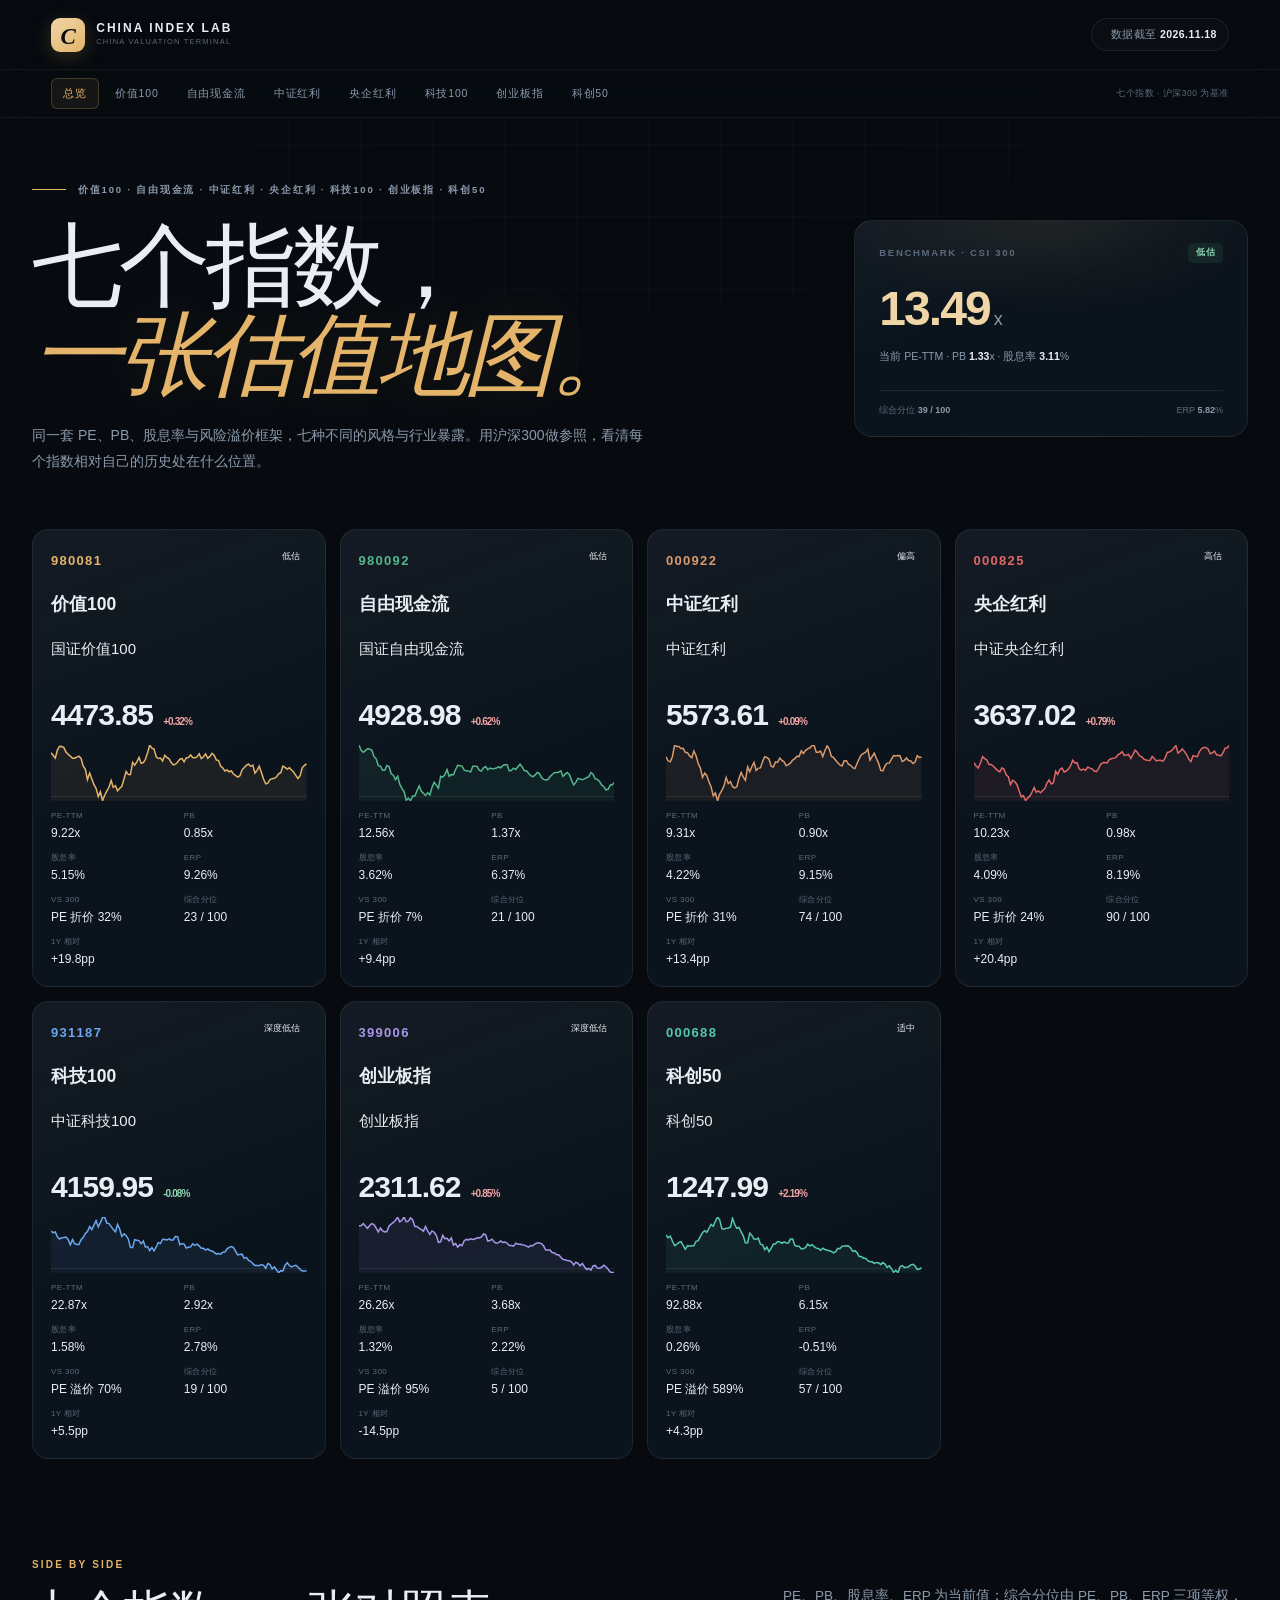
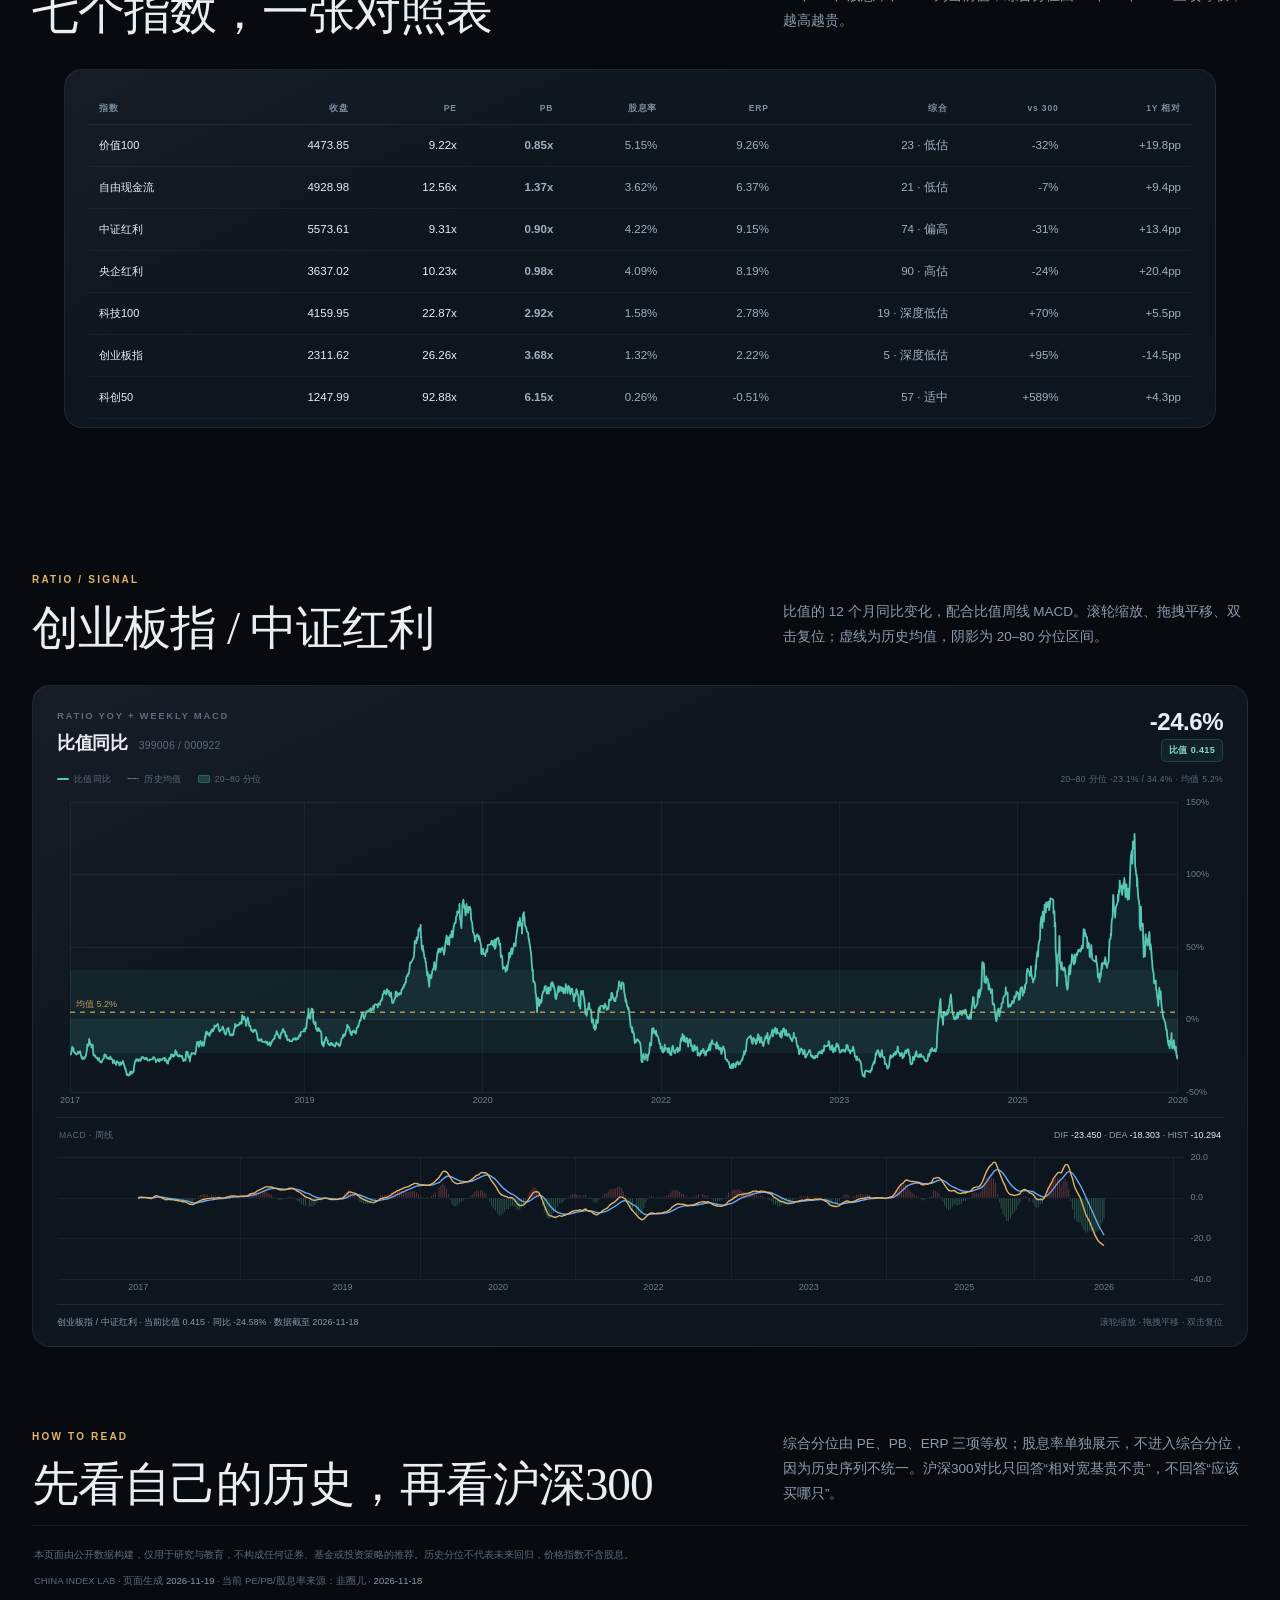
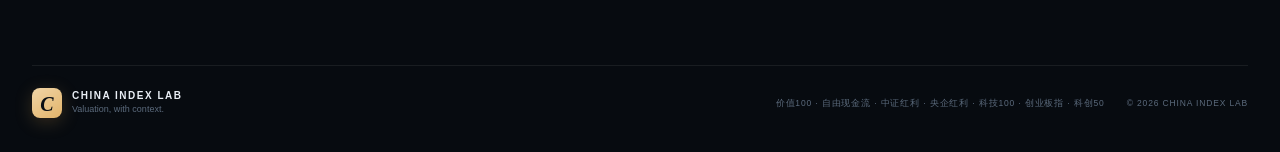
==== commit 05d267c5: "update" ====
--- a/site/index.html
+++ b/site/index.html
@@ -63,12 +63,12 @@
 
     <section class="section ratio-section" id="ratio">
       <div class="section-head reveal">
-        <div><span class="kicker">RATIO / SIGNAL</span><h2>创业板指 / 央企红利</h2></div>
+        <div><span class="kicker">RATIO / SIGNAL</span><h2>创业板指 / 中证红利</h2></div>
         <p>比值的 12 个月同比变化，配合比值周线 MACD。滚轮缩放、拖拽平移、双击复位；虚线为历史均值，阴影为 20–80 分位区间。</p>
       </div>
       <div class="card chart-card ratio-card reveal">
         <div class="chart-head">
-          <div class="chart-title"><span class="micro">RATIO YOY + WEEKLY MACD</span><h3>比值同比 <small>399006 / 000825</small></h3></div>
+          <div class="chart-title"><span class="micro">RATIO YOY + WEEKLY MACD</span><h3>比值同比 <small>399006 / 000922</small></h3></div>
           <div class="chart-read"><b id="ratioRead">—</b><span class="pill tone-teal" id="ratioPill">同比</span></div>
         </div>
         <div class="line-legend">
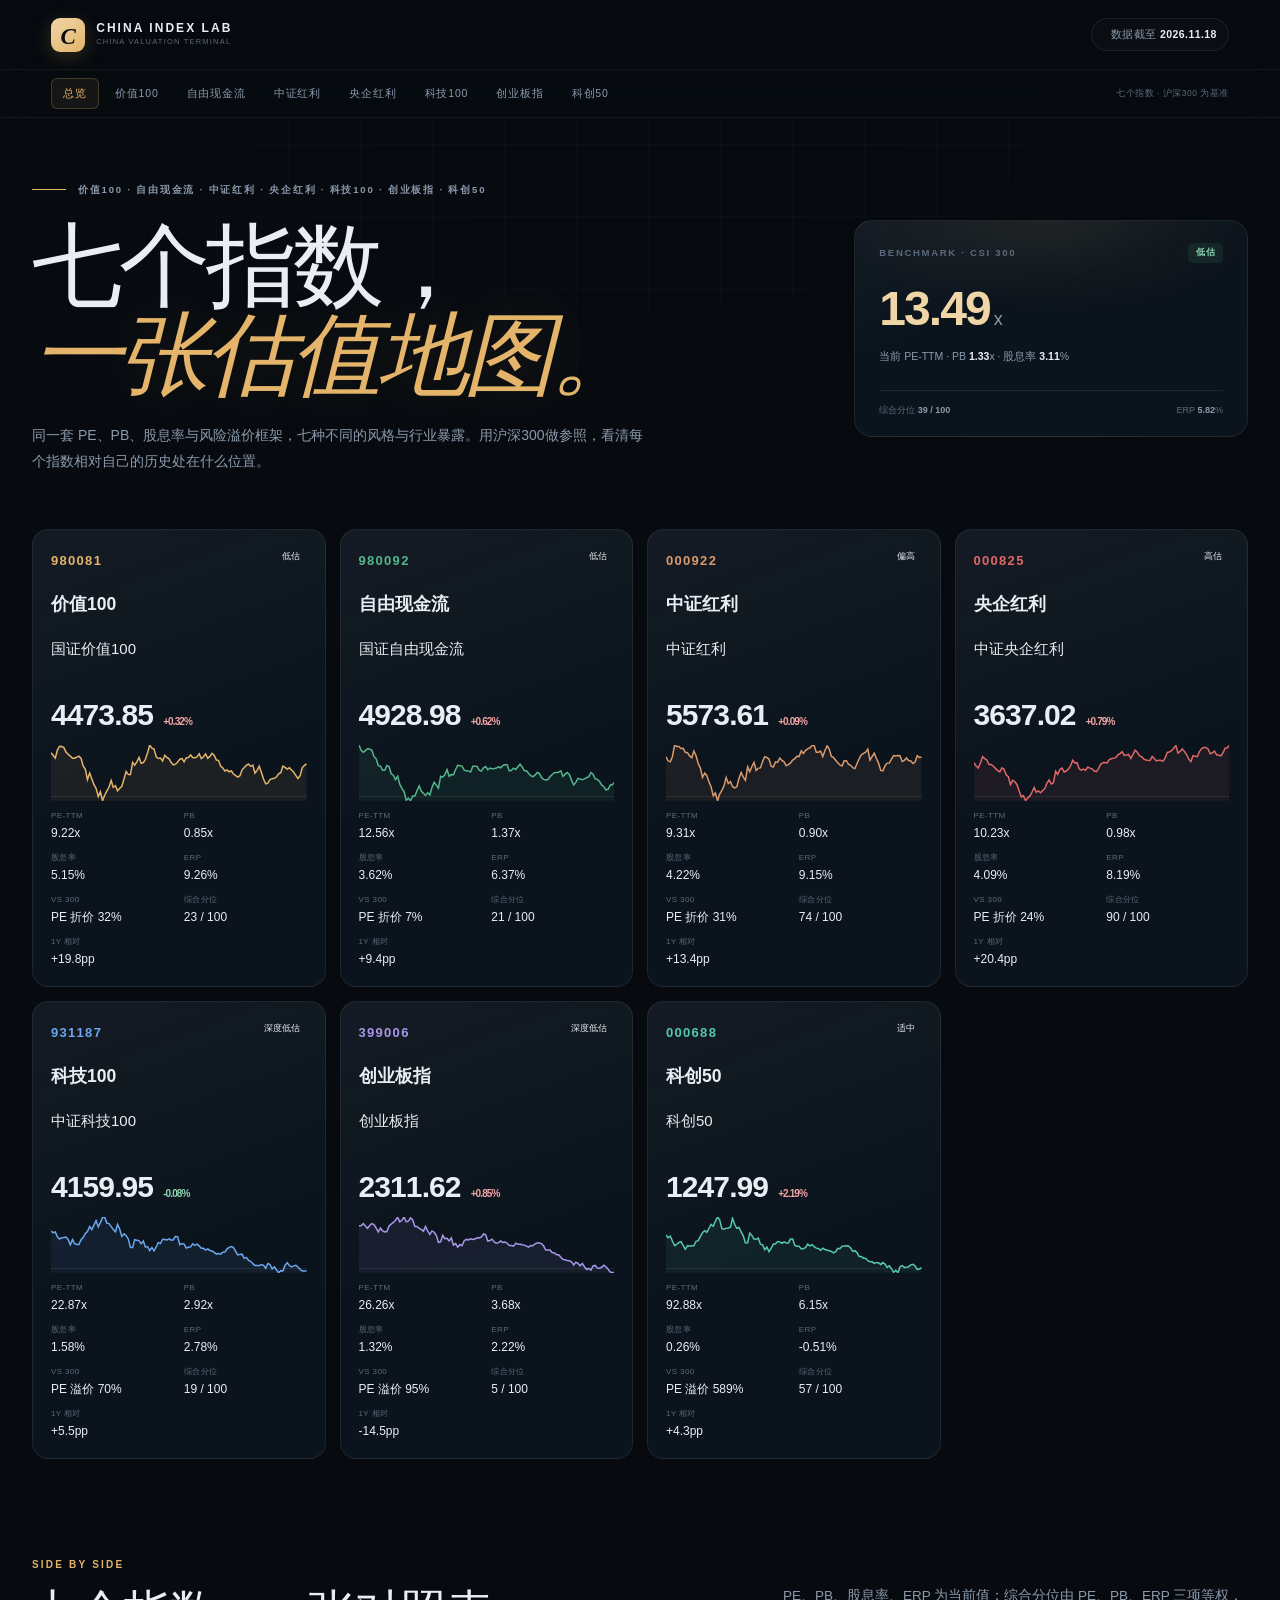
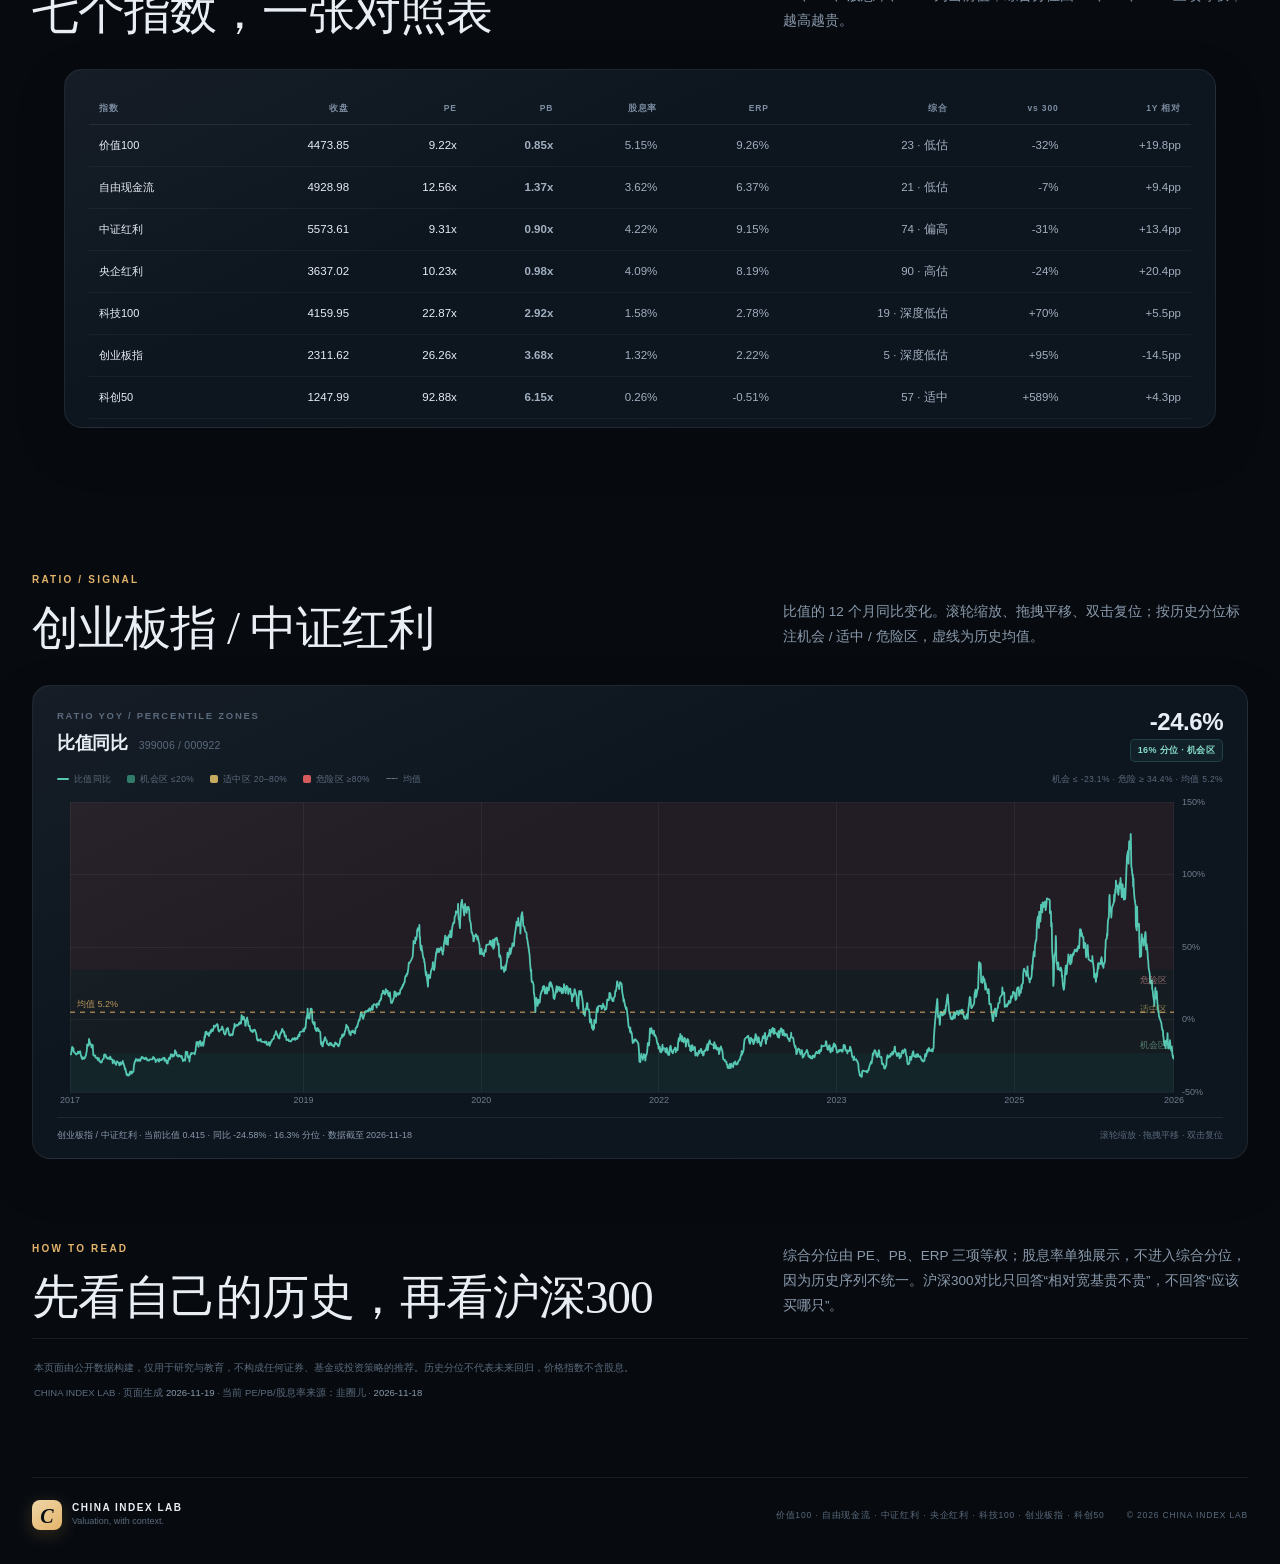
==== commit 349e1329: "update-new" ====
--- a/site/index.html
+++ b/site/index.html
@@ -64,22 +64,22 @@
     <section class="section ratio-section" id="ratio">
       <div class="section-head reveal">
         <div><span class="kicker">RATIO / SIGNAL</span><h2>创业板指 / 中证红利</h2></div>
-        <p>比值的 12 个月同比变化，配合比值周线 MACD。滚轮缩放、拖拽平移、双击复位；虚线为历史均值，阴影为 20–80 分位区间。</p>
+        <p>比值的 12 个月同比变化。滚轮缩放、拖拽平移、双击复位；按历史分位标注机会 / 适中 / 危险区，虚线为历史均值。</p>
       </div>
       <div class="card chart-card ratio-card reveal">
         <div class="chart-head">
-          <div class="chart-title"><span class="micro">RATIO YOY + WEEKLY MACD</span><h3>比值同比 <small>399006 / 000922</small></h3></div>
-          <div class="chart-read"><b id="ratioRead">—</b><span class="pill tone-teal" id="ratioPill">同比</span></div>
+          <div class="chart-title"><span class="micro">RATIO YOY / PERCENTILE ZONES</span><h3>比值同比 <small>399006 / 000922</small></h3></div>
+          <div class="chart-read"><b id="ratioRead">—</b><span class="pill tone-teal" id="ratioPill">分位</span></div>
         </div>
         <div class="line-legend">
           <span><i class="swatch teal"></i>比值同比</span>
-          <span><i class="swatch dim"></i>历史均值</span>
-          <span><i class="swatch band"></i>20–80 分位</span>
+          <span><i class="zone-dot z0"></i>机会区 ≤20%</span>
+          <span><i class="zone-dot z2"></i>适中区 20–80%</span>
+          <span><i class="zone-dot z4"></i>危险区 ≥80%</span>
+          <span><i class="swatch dim"></i>均值</span>
           <span id="ratioRangeText">—</span>
         </div>
         <div class="chart-wrap ratio-chart"><canvas id="ratioChart"></canvas></div>
-        <div class="macd-head"><span>MACD · 周线</span><span>DIF <b id="macdDif">—</b> · DEA <b id="macdDea">—</b> · HIST <b id="macdHist">—</b></span></div>
-        <div class="chart-wrap macd-chart"><canvas id="macdChart"></canvas></div>
         <div class="chart-foot"><span id="ratioFoot">—</span><span>滚轮缩放 · 拖拽平移 · 双击复位</span></div>
       </div>
     </section>
--- a/site/styles.css
+++ b/site/styles.css
@@ -924,167 +924,162 @@
   *, *::before, *::after { animation-duration: .001ms !important; animation-iteration-count: 1 !important; transition-duration: .001ms !important; }
   .reveal { transform: none; }
 }
-
-/* ================= China index additions ================= */
-body[data-theme="value"] { --gold: #e3b46a; --gold-soft: #f0d5a7; }
-body[data-theme="fcf"] { --gold: #54b78b; --gold-soft: #a9e0c4; }
-body[data-theme="dividend"] { --gold: #d99a6c; --gold-soft: #f0cfb3; }
-body[data-theme="soe"] { --gold: #e06767; --gold-soft: #f3b0b0; }
-body[data-theme="tech"] { --gold: #6aa7ef; --gold-soft: #c2dcf2; }
-body[data-theme="chinext"] { --gold: #a897e8; --gold-soft: #d8d0f5; }
-body[data-theme="star"] { --gold: #55c7b2; --gold-soft: #a9e7da; }
-body[data-theme="benchmark"] { --gold: #8b9bb0; --gold-soft: #cdd6e2; }
-
-.hero { display: block; min-height: 0; padding: 64px 0 54px; }
-.hero-grid { display: grid; grid-template-columns: minmax(0, 1.32fr) minmax(330px, .68fr); align-items: center; gap: 58px; }
-.hero-lede { max-width: 660px; margin: 0; color: var(--muted); font-size: 14px; line-height: 1.95; }
-.hero-price { margin-top: 30px; }
-.hero-price b { font-size: 48px; }
-.change-chip { margin-left: 7px; padding: 4px 7px; border-radius: 5px; font-family: var(--num); font-size: 12px; font-weight: 600; background: rgba(255,255,255,.04); color: var(--muted); }
-.change-chip.up { color: #f3a5a5; background: rgba(224,103,103,.1); }
-.change-chip.down { color: #8ed7b4; background: rgba(84,183,139,.1); }
-.hero-meta { display: flex; gap: 22px; flex-wrap: wrap; margin-top: 18px; color: var(--dim); font-size: 9.5px; letter-spacing: .04em; }
-.hero-meta b { color: var(--muted); font-family: var(--num); font-weight: 500; }
-.range-row { max-width: 520px; margin-top: 30px; }
-.range-row .range-track { margin-top: 9px; }
-.gauge-card { padding: 22px 24px 18px; overflow: hidden; background: radial-gradient(ellipse 90% 70% at 50% 0%, rgba(227,180,106,.08), transparent 60%), linear-gradient(160deg, rgba(255,255,255,.035), transparent 40%), #0b131c; }
-.gauge-head { display: flex; align-items: center; justify-content: space-between; gap: 10px; }
-#gauge { display: block; width: 100%; height: 230px; margin-top: 2px; }
-.gauge-card .gauge-score { margin-top: -28px; padding-left: 8px; }
-.gauge-card .gauge-score b { font-family: var(--num); font-size: 46px; line-height: 1; font-weight: 600; letter-spacing: -.04em; color: var(--gold-soft); }
-.gauge-card .gauge-score span { color: var(--dim); font-family: var(--num); font-size: 11px; margin-left: 4px; }
-.gauge-note { min-height: 38px; margin: 9px 0 0; color: var(--muted); font-size: 10.5px; line-height: 1.7; }
-.gauge-scale { display: flex; justify-content: space-between; border-top: 1px solid var(--line); margin-top: 12px; padding-top: 10px; color: var(--dim); font-size: 8.5px; }
-.regime { display: inline-flex; align-items: center; height: 20px; padding: 0 8px; border-radius: 5px; font-size: 9px; font-weight: 700; letter-spacing: .05em; white-space: nowrap; }
-.regime.expensive { color: #f3a5a5; background: rgba(224,103,103,.12); }
-.regime.rich { color: #f1c892; background: rgba(221,145,89,.11); }
-.regime.fair { color: #d8d2a6; background: rgba(216,210,166,.09); }
-.regime.cheap, .regime.deep-cheap { color: #8ed7b4; background: rgba(84,183,139,.1); }
-
-.chart-tall { height: 360px; margin-top: 3px; }
-.insight-card h3 { margin: 9px 0 7px; font-size: 13px; font-weight: 600; line-height: 1.5; letter-spacing: -.01em; }
-.insight-card p { margin: 0; color: var(--muted); font-size: 11px; line-height: 1.75; }
-.mc-spark.empty { opacity: 0; }
-.compare-card { padding: 22px 24px 17px; }
-.compare-list { margin-top: 10px; }
-.compare-row { grid-template-columns: 84px minmax(0, 1fr) 80px; }
-.compare-values b { font-size: 17px; }
-.compare-delta { font-size: 12px; }
-
-.income-grid { display: grid; grid-template-columns: 1fr 1fr; gap: 18px; }
-.income-card { padding: 22px 24px 17px; }
-.yield-big { display: flex; align-items: baseline; gap: 4px; margin-top: 22px; }
-.yield-big b { font-family: var(--num); font-size: 58px; font-weight: 600; line-height: 1; letter-spacing: -.04em; color: var(--gold-soft); }
-.yield-big span { color: var(--muted); font-family: var(--num); font-size: 20px; }
-.percentile-bar { margin-top: 22px; }
-.pb-track { display: block; position: relative; height: 7px; border-radius: 99px; background: linear-gradient(90deg, rgba(84,183,139,.3), rgba(216,193,107,.25) 50%, rgba(224,103,103,.3)); overflow: hidden; }
-.pb-track i { display: block; height: 100%; border-radius: inherit; background: var(--gold); box-shadow: 0 0 18px rgba(227,180,106,.25); }
-.pb-labels { display: flex; justify-content: space-between; margin-top: 8px; color: var(--dim); font-size: 8.5px; }
-.pb-labels b { color: var(--muted); font-family: var(--num); }
-.income-note { margin: 18px 0 0; color: var(--muted); font-size: 10px; line-height: 1.75; }
-.yield-compare { margin-top: 24px; display: grid; gap: 16px; }
-.yield-compare > div { display: grid; grid-template-columns: 1fr auto; align-items: baseline; gap: 4px 12px; }
-.yield-compare span { color: var(--muted); font-size: 10px; }
-.yield-compare b { font-family: var(--num); font-size: 23px; font-weight: 600; }
-.yield-compare i { grid-column: 1 / -1; display: block; height: 4px; margin-top: 4px; border-radius: 99px; background: rgba(255,255,255,.06); overflow: hidden; position: relative; }
-.yield-compare i::after { content: ""; position: absolute; left: 0; top: 0; bottom: 0; width: var(--w, 0%); background: var(--gold); border-radius: inherit; }
-.yield-compare #dyBenchBar { width: 0; background: var(--blue); }
-.risk-strip { display: grid; grid-template-columns: repeat(3, 1fr); gap: 1px; margin-top: 20px; border-top: 1px solid var(--line); }
-.risk-stat { padding: 11px 12px 2px; border-right: 1px solid var(--line); }
-.risk-stat:last-child { border-right: 0; }
-.risk-stat span { display: block; color: var(--dim); font-size: 8.5px; }
-.risk-stat b { display: block; margin-top: 3px; font-family: var(--num); font-size: 16px; font-weight: 600; }
-
-.log-card { padding: 22px 24px 10px; }
-.table-wrap { overflow-x: auto; }
-.log-table { width: 100%; border-collapse: collapse; margin-top: 14px; font-size: 10px; }
-.log-table th { padding: 9px 10px; border-bottom: 1px solid rgba(255,255,255,.1); color: var(--dim); font-size: 8px; font-weight: 600; letter-spacing: .08em; text-align: left; white-space: nowrap; }
-.log-table td { padding: 10px; border-bottom: 1px solid var(--line); color: var(--muted); font-family: var(--num); white-space: nowrap; }
-.log-table td:first-child { color: var(--text); }
-.log-table tr:last-child td { border-bottom: 0; }
-.log-table .regime { height: 18px; font-size: 8px; }
-.text-link { color: var(--gold-soft); font-size: 9px; border-bottom: 1px solid rgba(227,180,106,.28); padding-bottom: 2px; }
-.source-list { display: grid; gap: 1px; margin-top: 14px; }
-.source-list a { display: block; padding: 9px 0; border-top: 1px solid var(--line); color: #9aa9bb; font-size: 10px; }
-.source-list a:first-child { border-top: 0; }
-.source-list a:hover { color: var(--gold-soft); }
-.method-note { margin-top: 12px; color: var(--muted); font-size: 9px; line-height: 1.7; }
-.method-note p { margin: 0 0 5px; }
-.formula-list { margin: 10px 0 0; }
-.formula-list > div { padding: 8px 0; border-top: 1px solid var(--line); }
-.formula-list > div:first-child { border-top: 0; }
-.formula-list dt { color: var(--text); font-size: 10px; font-weight: 600; }
-.formula-list dd { margin: 4px 0 0; color: var(--muted); font-size: 9.5px; line-height: 1.65; }
-.formula-list code { color: var(--gold-soft); font-family: var(--num); font-size: 9px; }
-.formula-list p { margin: 3px 0 0; color: var(--dim); }
-.methodology .model-warning { margin-top: 14px; }
-.methodology .audit-note { margin-top: 10px; }
-.etf-nav a.is-active { color: var(--gold); border-color: rgba(227,180,106,.22); background: rgba(227,180,106,.07); }
-
-@media (max-width: 1180px) {
-  .hero-grid { gap: 32px; grid-template-columns: minmax(0, 1.2fr) minmax(300px, .8fr); }
-}
-@media (max-width: 960px) {
-  .hero-grid { grid-template-columns: 1fr; }
-  .gauge-card { max-width: 560px; }
-  .income-grid { grid-template-columns: 1fr; }
-}
-@media (max-width: 700px) {
-  .hero { padding-top: 38px; }
-  .hero-price b { font-size: 38px; }
-  .hero-meta { gap: 12px; }
-  .chart-tall { height: 300px; }
-  .risk-strip { grid-template-columns: 1fr 1fr; }
-  .risk-stat:nth-child(2) { border-right: 0; }
-  .risk-stat:nth-child(3) { border-top: 1px solid var(--line); }
-}
-
-/* hub */
-.hub-grid { grid-template-columns: repeat(4, 1fr); }
-.hub-bench { min-height: 0; }
-.hub-bench-value { display: flex; align-items: baseline; gap: 4px; margin-top: 22px; }
-.hub-bench-value b { font-family: var(--num); font-size: 48px; font-weight: 600; line-height: 1; letter-spacing: -.04em; color: var(--gold-soft); }
-.hub-bench-value span { color: var(--muted); font-family: var(--num); font-size: 18px; }
-.hub-bench p { margin: 14px 0 0; color: var(--muted); font-size: 10.5px; line-height: 1.7; }
-.hub-bench p b { color: var(--text); font-family: var(--num); font-weight: 600; }
-.hub-bench-foot { display: flex; justify-content: space-between; gap: 10px; margin-top: 24px; padding-top: 12px; border-top: 1px solid var(--line); color: var(--dim); font-size: 9px; }
-.hub-bench-foot b { color: var(--muted); font-family: var(--num); }
-.hub-table { padding: 22px 24px 8px; }
-.hub-table .spy-table th, .hub-table .spy-table td { white-space: nowrap; }
-.hub-table .spy-table td:first-child { color: var(--text); }
-
-@media (max-width: 1180px) { .hub-grid { grid-template-columns: repeat(3, 1fr); } }
-@media (max-width: 960px) { .hub-grid { grid-template-columns: repeat(2, 1fr); } }
+
+/* ================= China index additions ================= */
+body[data-theme="value"] { --gold: #e3b46a; --gold-soft: #f0d5a7; }
+body[data-theme="fcf"] { --gold: #54b78b; --gold-soft: #a9e0c4; }
+body[data-theme="dividend"] { --gold: #d99a6c; --gold-soft: #f0cfb3; }
+body[data-theme="soe"] { --gold: #e06767; --gold-soft: #f3b0b0; }
+body[data-theme="tech"] { --gold: #6aa7ef; --gold-soft: #c2dcf2; }
+body[data-theme="chinext"] { --gold: #a897e8; --gold-soft: #d8d0f5; }
+body[data-theme="star"] { --gold: #55c7b2; --gold-soft: #a9e7da; }
+body[data-theme="benchmark"] { --gold: #8b9bb0; --gold-soft: #cdd6e2; }
+
+.hero { display: block; min-height: 0; padding: 64px 0 54px; }
+.hero-grid { display: grid; grid-template-columns: minmax(0, 1.32fr) minmax(330px, .68fr); align-items: center; gap: 58px; }
+.hero-lede { max-width: 660px; margin: 0; color: var(--muted); font-size: 14px; line-height: 1.95; }
+.hero-price { margin-top: 30px; }
+.hero-price b { font-size: 48px; }
+.change-chip { margin-left: 7px; padding: 4px 7px; border-radius: 5px; font-family: var(--num); font-size: 12px; font-weight: 600; background: rgba(255,255,255,.04); color: var(--muted); }
+.change-chip.up { color: #f3a5a5; background: rgba(224,103,103,.1); }
+.change-chip.down { color: #8ed7b4; background: rgba(84,183,139,.1); }
+.hero-meta { display: flex; gap: 22px; flex-wrap: wrap; margin-top: 18px; color: var(--dim); font-size: 9.5px; letter-spacing: .04em; }
+.hero-meta b { color: var(--muted); font-family: var(--num); font-weight: 500; }
+.range-row { max-width: 520px; margin-top: 30px; }
+.range-row .range-track { margin-top: 9px; }
+.gauge-card { padding: 22px 24px 18px; overflow: hidden; background: radial-gradient(ellipse 90% 70% at 50% 0%, rgba(227,180,106,.08), transparent 60%), linear-gradient(160deg, rgba(255,255,255,.035), transparent 40%), #0b131c; }
+.gauge-head { display: flex; align-items: center; justify-content: space-between; gap: 10px; }
+#gauge { display: block; width: 100%; height: 230px; margin-top: 2px; }
+.gauge-card .gauge-score { margin-top: -28px; padding-left: 8px; }
+.gauge-card .gauge-score b { font-family: var(--num); font-size: 46px; line-height: 1; font-weight: 600; letter-spacing: -.04em; color: var(--gold-soft); }
+.gauge-card .gauge-score span { color: var(--dim); font-family: var(--num); font-size: 11px; margin-left: 4px; }
+.gauge-note { min-height: 38px; margin: 9px 0 0; color: var(--muted); font-size: 10.5px; line-height: 1.7; }
+.gauge-scale { display: flex; justify-content: space-between; border-top: 1px solid var(--line); margin-top: 12px; padding-top: 10px; color: var(--dim); font-size: 8.5px; }
+.regime { display: inline-flex; align-items: center; height: 20px; padding: 0 8px; border-radius: 5px; font-size: 9px; font-weight: 700; letter-spacing: .05em; white-space: nowrap; }
+.regime.expensive { color: #f3a5a5; background: rgba(224,103,103,.12); }
+.regime.rich { color: #f1c892; background: rgba(221,145,89,.11); }
+.regime.fair { color: #d8d2a6; background: rgba(216,210,166,.09); }
+.regime.cheap, .regime.deep-cheap { color: #8ed7b4; background: rgba(84,183,139,.1); }
+
+.chart-tall { height: 360px; margin-top: 3px; }
+.insight-card h3 { margin: 9px 0 7px; font-size: 13px; font-weight: 600; line-height: 1.5; letter-spacing: -.01em; }
+.insight-card p { margin: 0; color: var(--muted); font-size: 11px; line-height: 1.75; }
+.mc-spark.empty { opacity: 0; }
+.compare-card { padding: 22px 24px 17px; }
+.compare-list { margin-top: 10px; }
+.compare-row { grid-template-columns: 84px minmax(0, 1fr) 80px; }
+.compare-values b { font-size: 17px; }
+.compare-delta { font-size: 12px; }
+
+.income-grid { display: grid; grid-template-columns: 1fr 1fr; gap: 18px; }
+.income-card { padding: 22px 24px 17px; }
+.yield-big { display: flex; align-items: baseline; gap: 4px; margin-top: 22px; }
+.yield-big b { font-family: var(--num); font-size: 58px; font-weight: 600; line-height: 1; letter-spacing: -.04em; color: var(--gold-soft); }
+.yield-big span { color: var(--muted); font-family: var(--num); font-size: 20px; }
+.percentile-bar { margin-top: 22px; }
+.pb-track { display: block; position: relative; height: 7px; border-radius: 99px; background: linear-gradient(90deg, rgba(84,183,139,.3), rgba(216,193,107,.25) 50%, rgba(224,103,103,.3)); overflow: hidden; }
+.pb-track i { display: block; height: 100%; border-radius: inherit; background: var(--gold); box-shadow: 0 0 18px rgba(227,180,106,.25); }
+.pb-labels { display: flex; justify-content: space-between; margin-top: 8px; color: var(--dim); font-size: 8.5px; }
+.pb-labels b { color: var(--muted); font-family: var(--num); }
+.income-note { margin: 18px 0 0; color: var(--muted); font-size: 10px; line-height: 1.75; }
+.yield-compare { margin-top: 24px; display: grid; gap: 16px; }
+.yield-compare > div { display: grid; grid-template-columns: 1fr auto; align-items: baseline; gap: 4px 12px; }
+.yield-compare span { color: var(--muted); font-size: 10px; }
+.yield-compare b { font-family: var(--num); font-size: 23px; font-weight: 600; }
+.yield-compare i { grid-column: 1 / -1; display: block; height: 4px; margin-top: 4px; border-radius: 99px; background: rgba(255,255,255,.06); overflow: hidden; position: relative; }
+.yield-compare i::after { content: ""; position: absolute; left: 0; top: 0; bottom: 0; width: var(--w, 0%); background: var(--gold); border-radius: inherit; }
+.yield-compare #dyBenchBar { width: 0; background: var(--blue); }
+.risk-strip { display: grid; grid-template-columns: repeat(3, 1fr); gap: 1px; margin-top: 20px; border-top: 1px solid var(--line); }
+.risk-stat { padding: 11px 12px 2px; border-right: 1px solid var(--line); }
+.risk-stat:last-child { border-right: 0; }
+.risk-stat span { display: block; color: var(--dim); font-size: 8.5px; }
+.risk-stat b { display: block; margin-top: 3px; font-family: var(--num); font-size: 16px; font-weight: 600; }
+
+.log-card { padding: 22px 24px 10px; }
+.table-wrap { overflow-x: auto; }
+.log-table { width: 100%; border-collapse: collapse; margin-top: 14px; font-size: 10px; }
+.log-table th { padding: 9px 10px; border-bottom: 1px solid rgba(255,255,255,.1); color: var(--dim); font-size: 8px; font-weight: 600; letter-spacing: .08em; text-align: left; white-space: nowrap; }
+.log-table td { padding: 10px; border-bottom: 1px solid var(--line); color: var(--muted); font-family: var(--num); white-space: nowrap; }
+.log-table td:first-child { color: var(--text); }
+.log-table tr:last-child td { border-bottom: 0; }
+.log-table .regime { height: 18px; font-size: 8px; }
+.text-link { color: var(--gold-soft); font-size: 9px; border-bottom: 1px solid rgba(227,180,106,.28); padding-bottom: 2px; }
+.source-list { display: grid; gap: 1px; margin-top: 14px; }
+.source-list a { display: block; padding: 9px 0; border-top: 1px solid var(--line); color: #9aa9bb; font-size: 10px; }
+.source-list a:first-child { border-top: 0; }
+.source-list a:hover { color: var(--gold-soft); }
+.method-note { margin-top: 12px; color: var(--muted); font-size: 9px; line-height: 1.7; }
+.method-note p { margin: 0 0 5px; }
+.formula-list { margin: 10px 0 0; }
+.formula-list > div { padding: 8px 0; border-top: 1px solid var(--line); }
+.formula-list > div:first-child { border-top: 0; }
+.formula-list dt { color: var(--text); font-size: 10px; font-weight: 600; }
+.formula-list dd { margin: 4px 0 0; color: var(--muted); font-size: 9.5px; line-height: 1.65; }
+.formula-list code { color: var(--gold-soft); font-family: var(--num); font-size: 9px; }
+.formula-list p { margin: 3px 0 0; color: var(--dim); }
+.methodology .model-warning { margin-top: 14px; }
+.methodology .audit-note { margin-top: 10px; }
+.etf-nav a.is-active { color: var(--gold); border-color: rgba(227,180,106,.22); background: rgba(227,180,106,.07); }
+
+@media (max-width: 1180px) {
+  .hero-grid { gap: 32px; grid-template-columns: minmax(0, 1.2fr) minmax(300px, .8fr); }
+}
+@media (max-width: 960px) {
+  .hero-grid { grid-template-columns: 1fr; }
+  .gauge-card { max-width: 560px; }
+  .income-grid { grid-template-columns: 1fr; }
+}
+@media (max-width: 700px) {
+  .hero { padding-top: 38px; }
+  .hero-price b { font-size: 38px; }
+  .hero-meta { gap: 12px; }
+  .chart-tall { height: 300px; }
+  .risk-strip { grid-template-columns: 1fr 1fr; }
+  .risk-stat:nth-child(2) { border-right: 0; }
+  .risk-stat:nth-child(3) { border-top: 1px solid var(--line); }
+}
+
+/* hub */
+.hub-grid { grid-template-columns: repeat(4, 1fr); }
+.hub-bench { min-height: 0; }
+.hub-bench-value { display: flex; align-items: baseline; gap: 4px; margin-top: 22px; }
+.hub-bench-value b { font-family: var(--num); font-size: 48px; font-weight: 600; line-height: 1; letter-spacing: -.04em; color: var(--gold-soft); }
+.hub-bench-value span { color: var(--muted); font-family: var(--num); font-size: 18px; }
+.hub-bench p { margin: 14px 0 0; color: var(--muted); font-size: 10.5px; line-height: 1.7; }
+.hub-bench p b { color: var(--text); font-family: var(--num); font-weight: 600; }
+.hub-bench-foot { display: flex; justify-content: space-between; gap: 10px; margin-top: 24px; padding-top: 12px; border-top: 1px solid var(--line); color: var(--dim); font-size: 9px; }
+.hub-bench-foot b { color: var(--muted); font-family: var(--num); }
+.hub-table { padding: 22px 24px 8px; }
+.hub-table .spy-table th, .hub-table .spy-table td { white-space: nowrap; }
+.hub-table .spy-table td:first-child { color: var(--text); }
+
+@media (max-width: 1180px) { .hub-grid { grid-template-columns: repeat(3, 1fr); } }
+@media (max-width: 960px) { .hub-grid { grid-template-columns: repeat(2, 1fr); } }
 @media (max-width: 700px) { .hub-grid { grid-template-columns: 1fr; } }
-
-.brand-text { display: flex; flex-direction: column; justify-content: center; gap: 3px; line-height: 1.1; }
-.brand-text b { font-size: 12px; font-weight: 700; letter-spacing: .17em; color: var(--text); white-space: nowrap; }
+
+.brand-text { display: flex; flex-direction: column; justify-content: center; gap: 3px; line-height: 1.1; }
+.brand-text b { font-size: 12px; font-weight: 700; letter-spacing: .17em; color: var(--text); white-space: nowrap; }
 .brand-text small { color: var(--dim); font-size: 7.5px; letter-spacing: .16em; white-space: nowrap; }
-
-.hub-price em.up { color: #f3a5a5; }
+
+.hub-price em.up { color: #f3a5a5; }
 .hub-price em.down { color: #8ed7b4; }
-
+
 .hub-price em { display: inline-block; margin-left: 10px; font-size: 10px; font-style: normal; }
-
-.pill.tone-red { color: #f3a5a5; border-color: rgba(224,103,103,.22); background: rgba(224,103,103,.08); }
-.pill.tone-green { color: #8ed7b4; border-color: rgba(84,183,139,.22); background: rgba(84,183,139,.08); }
+
+.pill.tone-red { color: #f3a5a5; border-color: rgba(224,103,103,.22); background: rgba(224,103,103,.08); }
+.pill.tone-green { color: #8ed7b4; border-color: rgba(84,183,139,.22); background: rgba(84,183,139,.08); }
 .pill.tone-blue { color: #a7c9f4; border-color: rgba(106,167,239,.22); background: rgba(106,167,239,.08); }
-
-/* ratio YoY + weekly MACD */
-.ratio-section { margin-top: 62px; }
-.ratio-card { padding: 22px 24px 16px; }
-.ratio-chart { height: 320px; margin-top: 3px; }
-.macd-head { display: flex; justify-content: space-between; align-items: baseline; gap: 12px; margin-top: 8px; padding: 10px 2px 4px; border-top: 1px solid var(--line); color: var(--dim); font-size: 8.5px; letter-spacing: .06em; }
-.macd-head span:last-child { color: var(--muted); font-family: var(--num); font-size: 9px; letter-spacing: 0; }
-.macd-head b { color: var(--text); font-weight: 500; }
-.macd-chart { height: 150px; }
-.swatch.band { height: 8px; width: 12px; border-radius: 2px; background: rgba(85,199,178,.22); border: 1px solid rgba(85,199,178,.28); }
-.swatch.dim { background: transparent; border-top: 1px dashed rgba(255,255,255,.4); height: 1px; }
-.ratio-card .line-legend { margin-bottom: 2px; }
-.ratio-card .line-legend span:last-child { margin-left: auto; color: var(--dim); font-family: var(--num); }
-.ratio-card .chart-foot { margin-top: 8px; }
-@media (max-width: 700px) {
-  .ratio-chart { height: 260px; }
-  .macd-chart { height: 130px; }
-  .ratio-card .line-legend span:last-child { margin-left: 0; width: 100%; }
-}
+
+/* ratio YoY + percentile zones */
+.ratio-section { margin-top: 62px; }
+.ratio-card { padding: 22px 24px 16px; }
+.ratio-chart { height: 320px; margin-top: 3px; }
+.swatch.band { height: 8px; width: 12px; border-radius: 2px; background: rgba(85,199,178,.22); border: 1px solid rgba(85,199,178,.28); }
+.swatch.dim { background: transparent; border-top: 1px dashed rgba(255,255,255,.4); height: 1px; }
+.ratio-card .line-legend { margin-bottom: 2px; }
+.ratio-card .line-legend span:last-child { margin-left: auto; color: var(--dim); font-family: var(--num); }
+.ratio-card .chart-foot { margin-top: 8px; }
+@media (max-width: 700px) {
+  .ratio-chart { height: 260px; }
+    .ratio-card .line-legend span:last-child { margin-left: 0; width: 100%; }
+}
